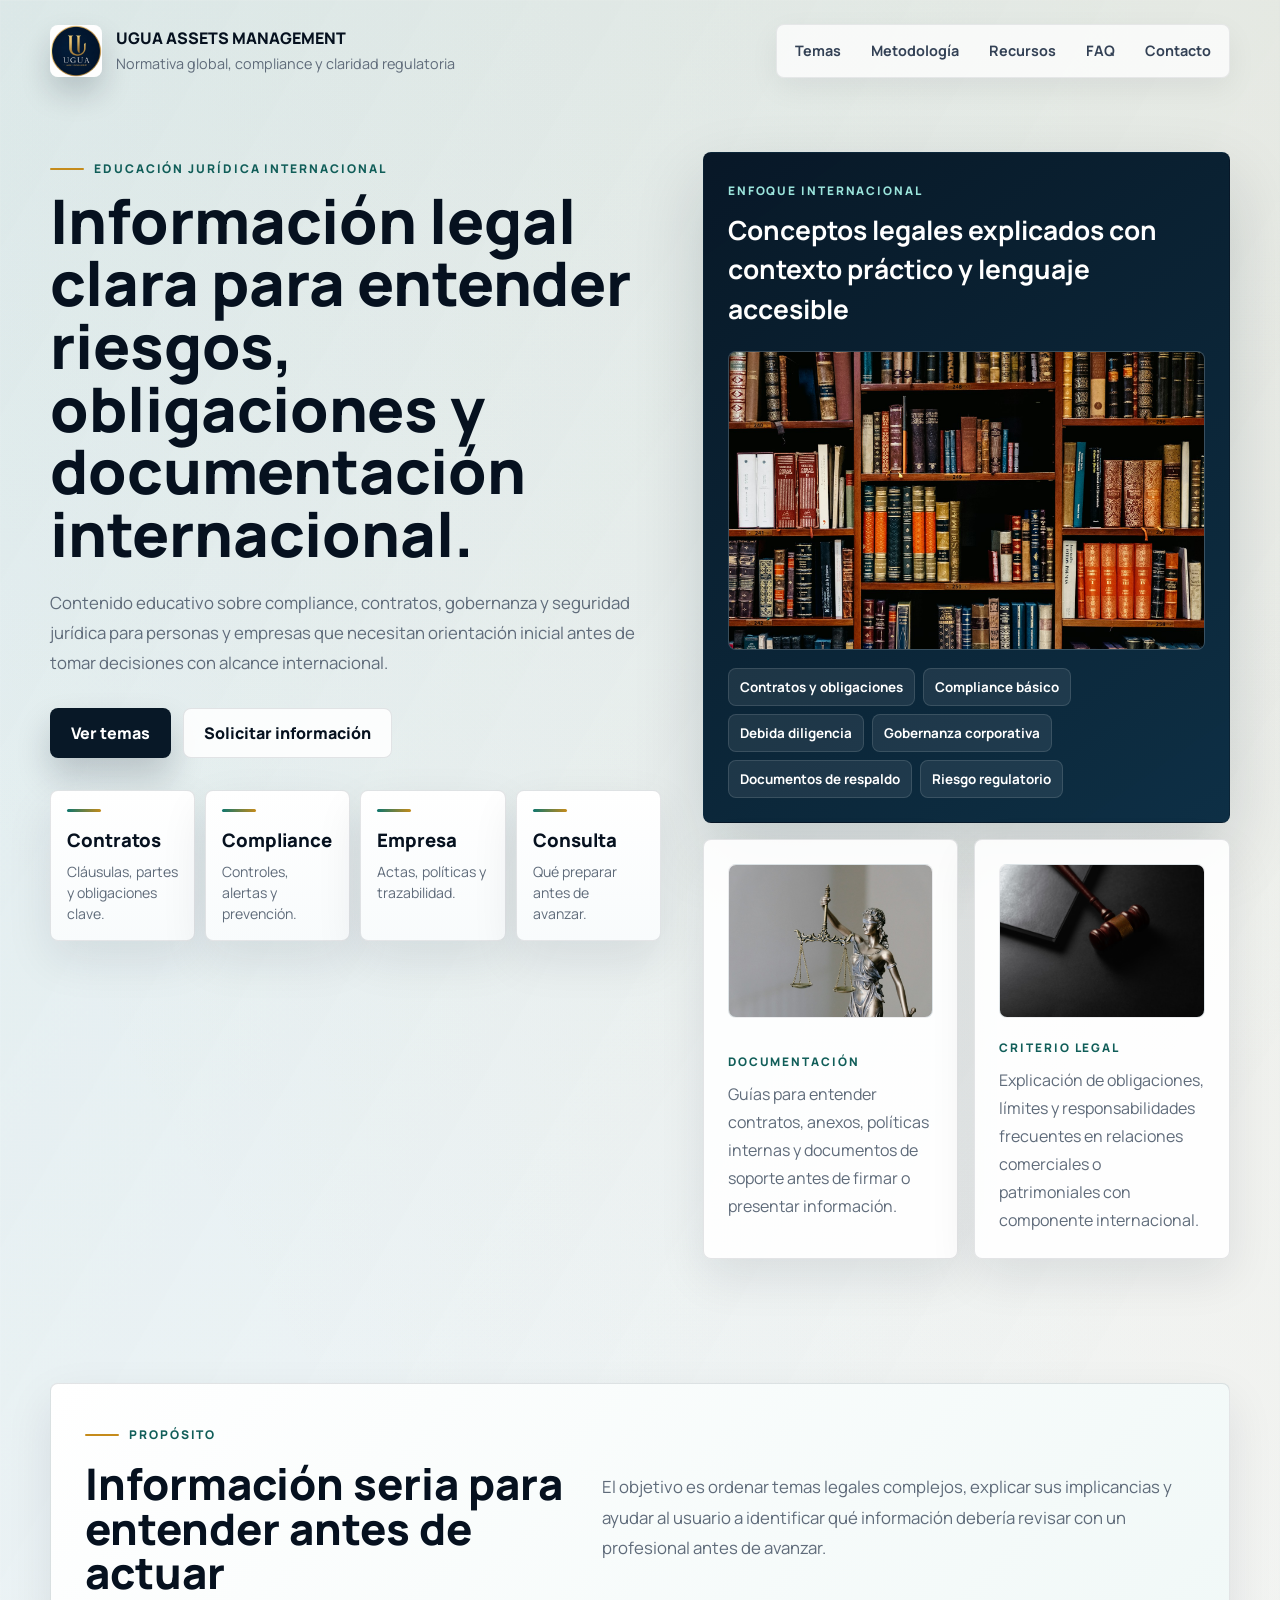
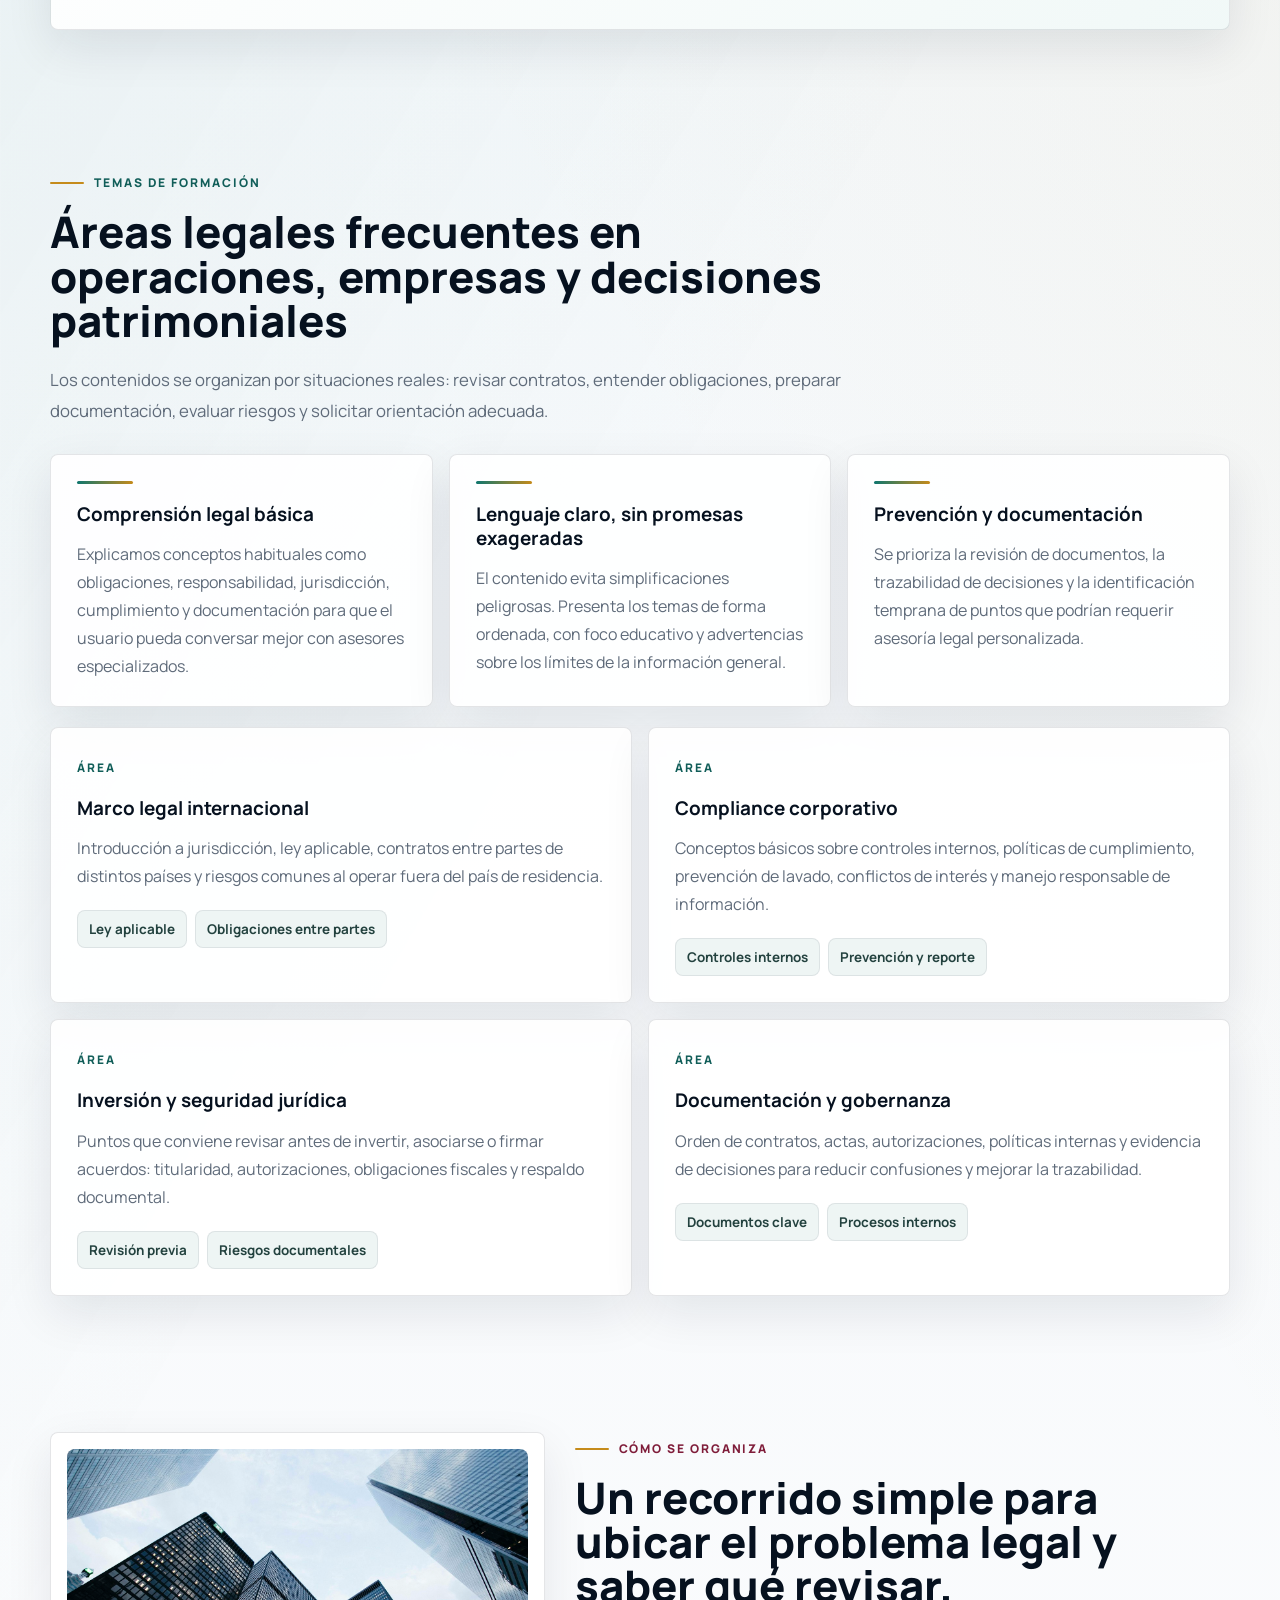
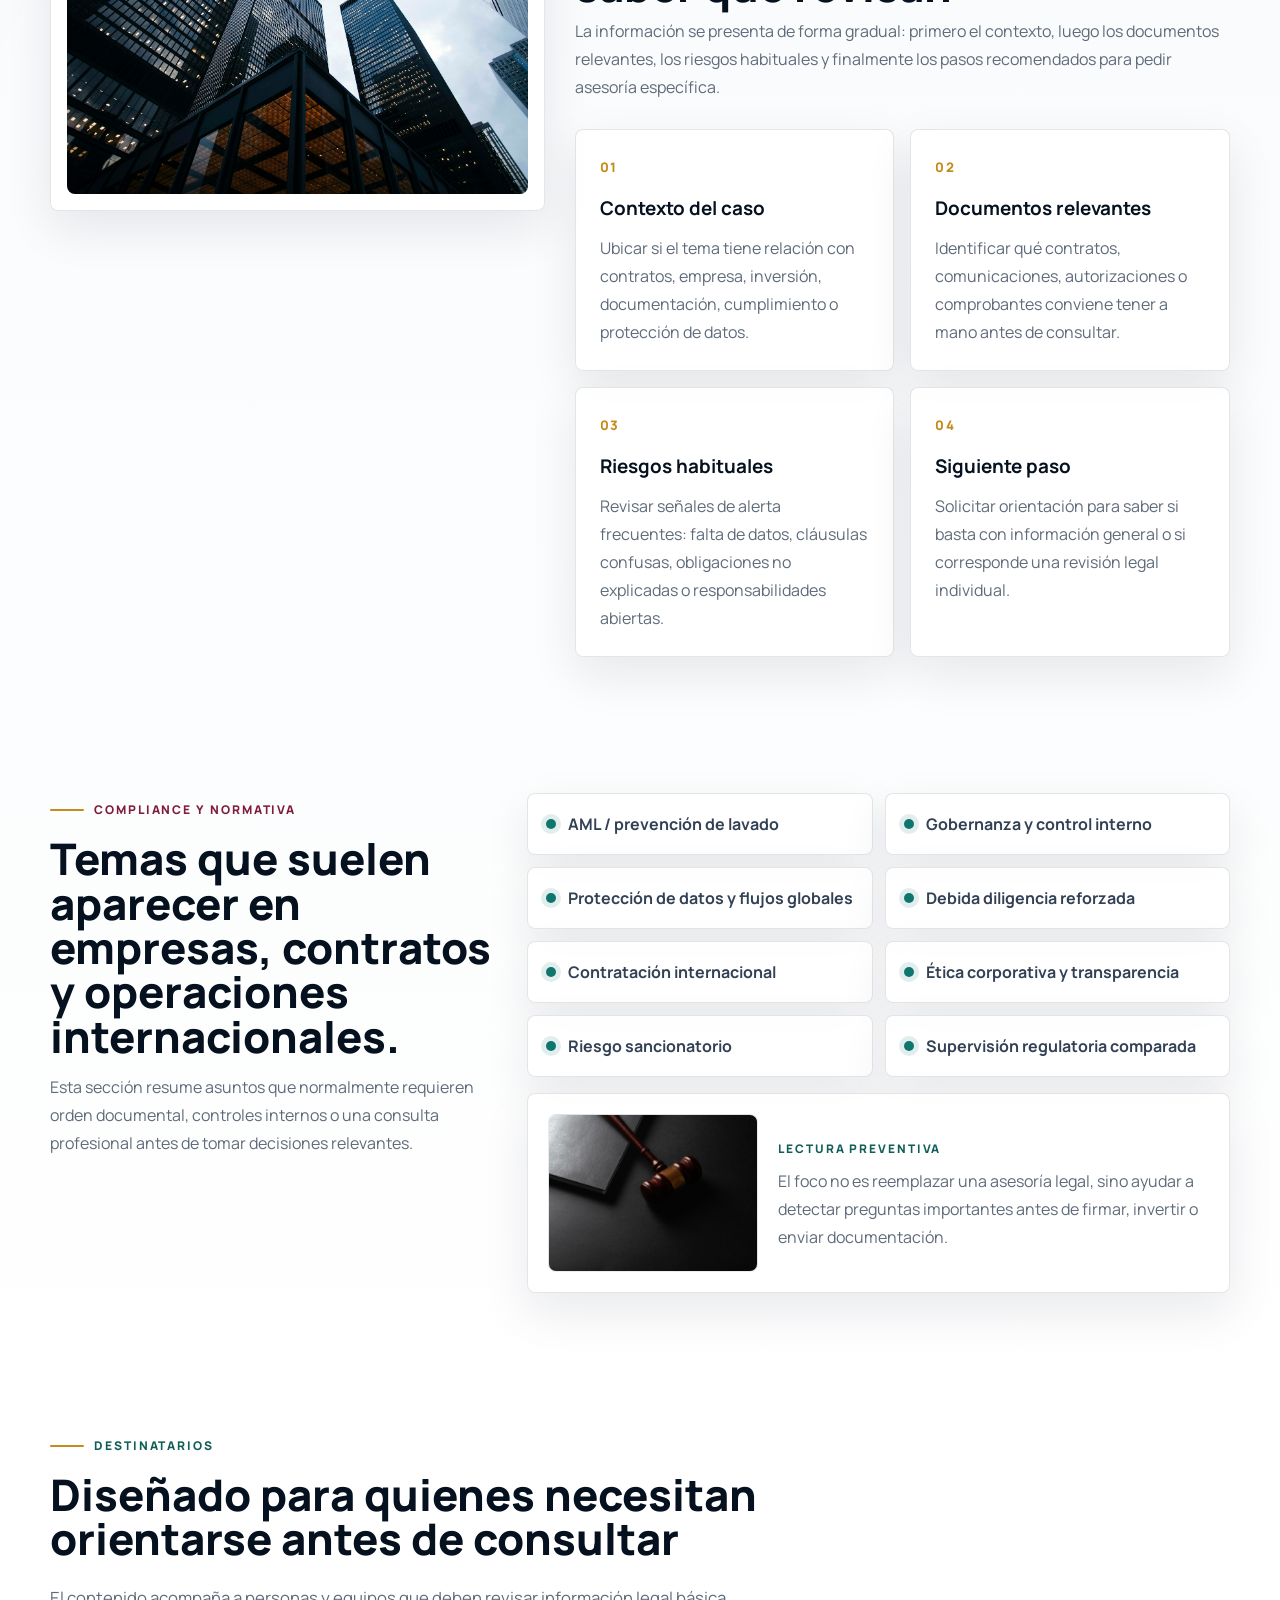
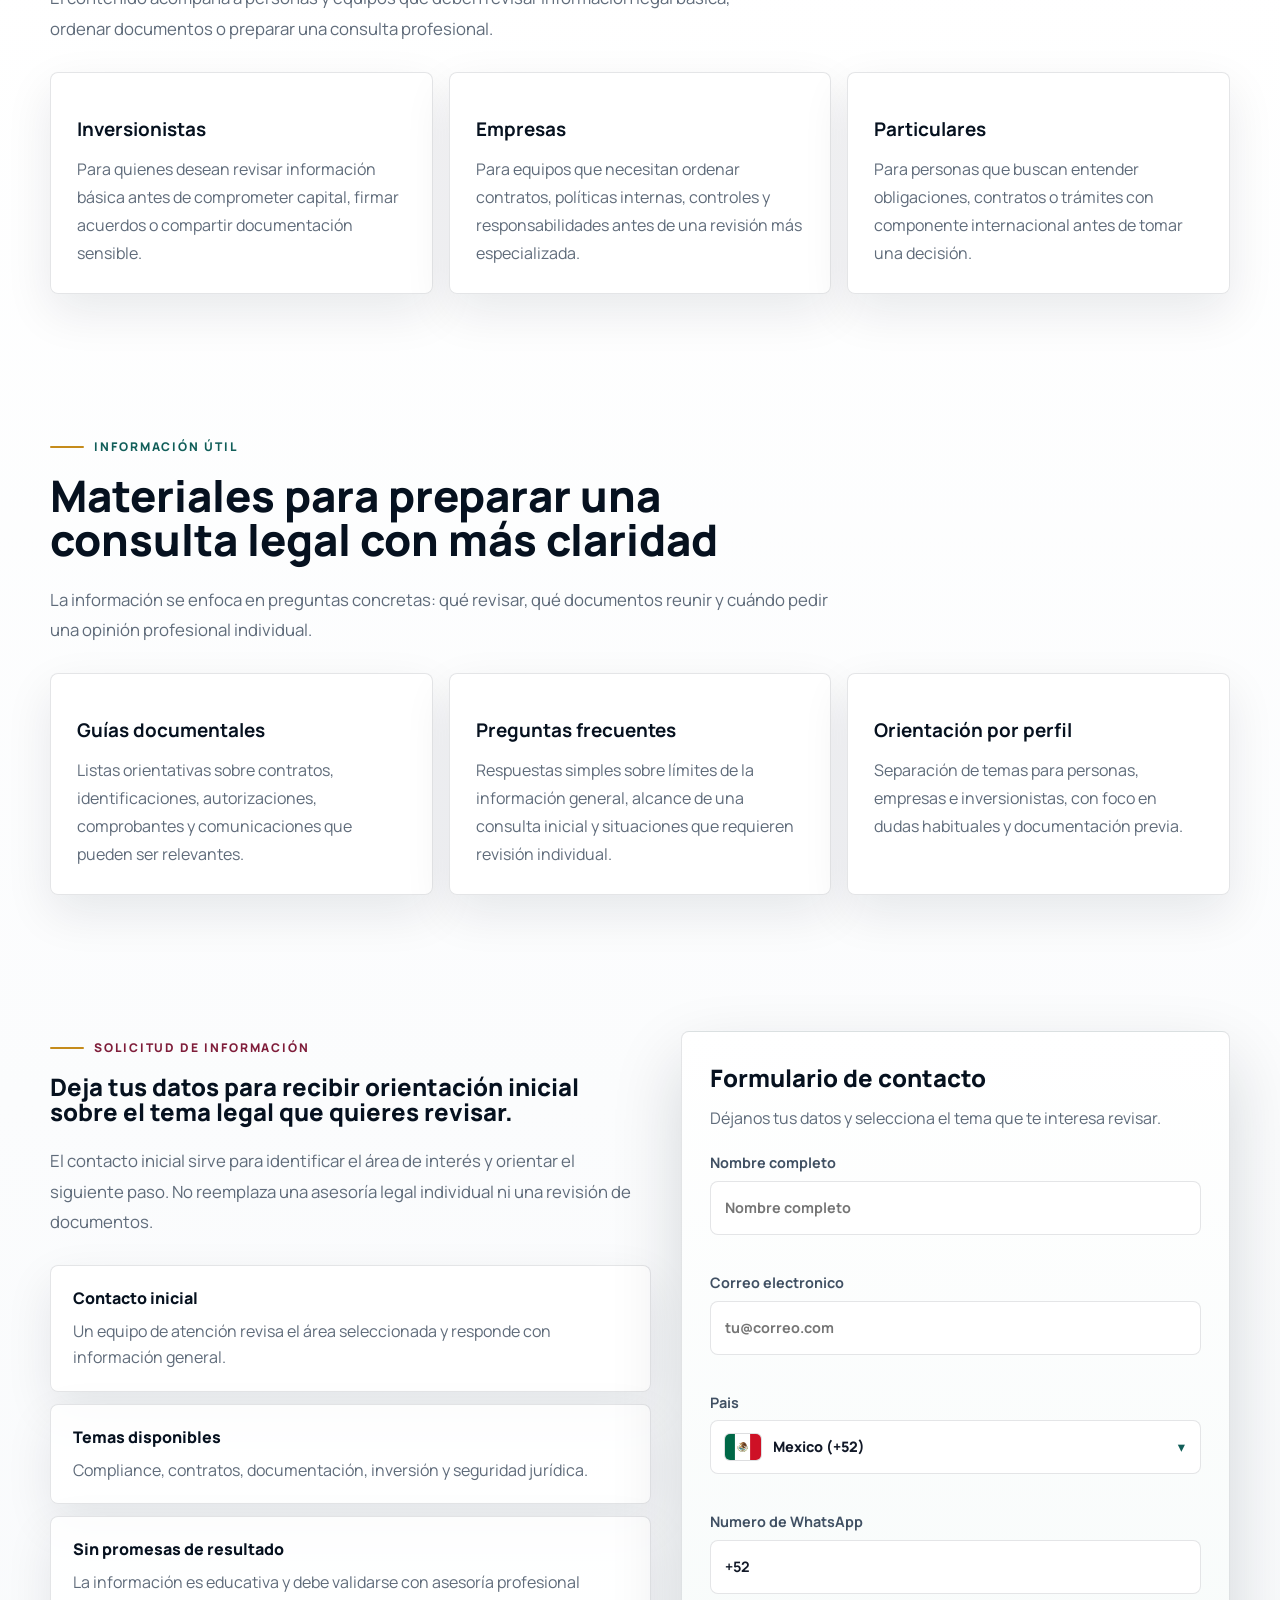
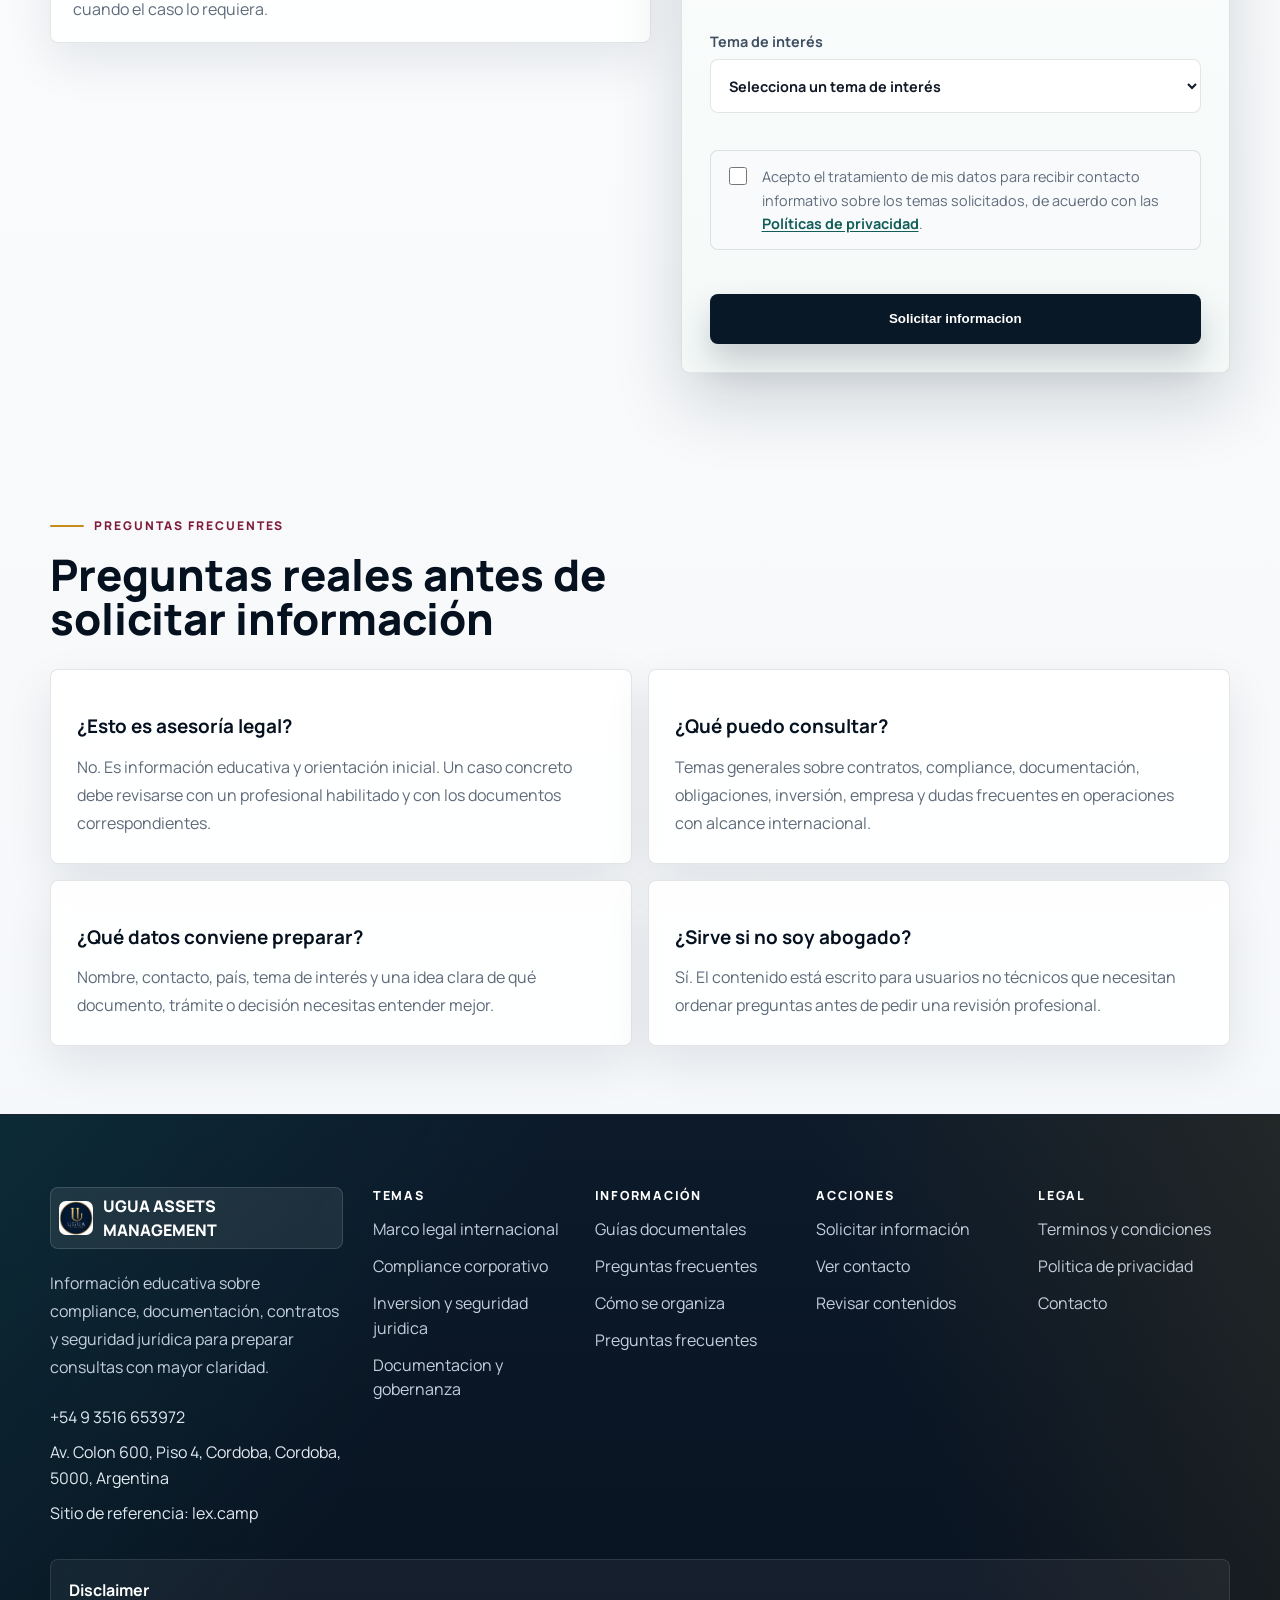
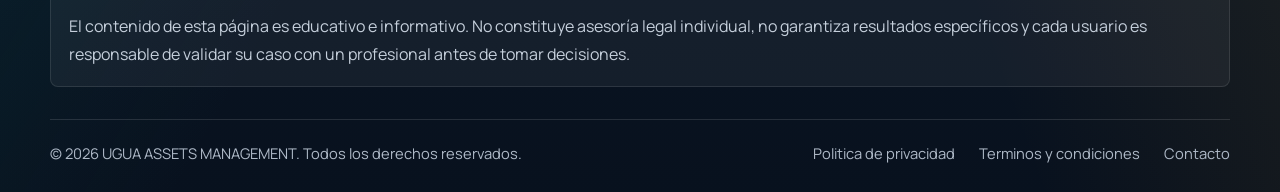
==== index.html @ f7cfb7f2 "first commit" ====
<!doctype html>
<html lang="es">
  <head>
    <meta charset="UTF-8" />
    <meta name="viewport" content="width=device-width, initial-scale=1.0" />
    <title>UGUA ASSETS MANAGEMENT | Educación Jurídica Internacional</title>
    <meta
      name="description"
      content="Información educativa sobre compliance, contratos, documentación y seguridad jurídica para personas y empresas que necesitan orientación inicial."
    />
    <link rel="icon" href="./assets/ugua-assets-management-logo.jpg" type="image/jpeg" />
    <link rel="stylesheet" href="./styles.css" />
    <!-- Tracking script -->
    <script type='application/javascript'>
    if (!window.KTracking){window.KTracking={collectNonUniqueClicks: false, multiDomain: false, R_PATH: 'https://lex.camp/ugua-media-group', P_PATH:'https://lex.camp/09f5814/postback', listeners: [], reportConversion: function(){this.queued = arguments;}, getSubId: function(fn) {this.listeners.push(fn);}, ready: function(fn) {this.listeners.push(fn);} };}(function(){var a=document.createElement('script');a.type='application/javascript';a.async=true;a.src='https://lex.camp/js/k.min.js';var s=document.getElementsByTagName('script')[0];s.parentNode.insertBefore(a,s)})();
    </script><noscript><img height='0' width='0' alt='' src='https://lex.camp/ugua-media-group'/></noscript>
  </head>
  <body>
    <div class="page-shell">
      <header class="topbar">
        <div class="brand">
          <span class="brand-mark"><img src="./assets/ugua-assets-management-logo.jpg" alt="" /></span>
          <div>
            <strong>UGUA ASSETS MANAGEMENT</strong>
            <p>Normativa global, compliance y claridad regulatoria</p>
          </div>
        </div>
        <nav class="topnav" aria-label="Principal">
          <a href="#programas">Temas</a>
          <a href="#metodologia">Metodología</a>
          <a href="#recursos">Recursos</a>
          <a href="#faq">FAQ</a>
          <a href="#contacto">Contacto</a>
        </nav>
      </header>
      <main>
        <section class="hero">
          <div class="hero-copy">
            <span class="eyebrow">Educación jurídica internacional</span>
            <h1>Información legal clara para entender riesgos, obligaciones y documentación internacional.</h1>
            <p class="lead">
              Contenido educativo sobre compliance, contratos, gobernanza y seguridad jurídica para personas y empresas que necesitan orientación inicial antes de tomar decisiones con alcance internacional.
            </p>
            <div class="hero-actions">
              <a class="button primary" href="#programas">Ver temas</a>
              <a class="button secondary" href="#registro">Solicitar información</a>
            </div>
            <div class="metric-grid" aria-label="Temas principales">
              <article class="metric-card"><strong>Contratos</strong><span>Cláusulas, partes y obligaciones clave.</span></article>
              <article class="metric-card"><strong>Compliance</strong><span>Controles, alertas y prevención.</span></article>
              <article class="metric-card"><strong>Empresa</strong><span>Actas, políticas y trazabilidad.</span></article>
              <article class="metric-card"><strong>Consulta</strong><span>Qué preparar antes de avanzar.</span></article>
            </div>
          </div>
          <aside class="hero-panel" aria-label="Panorama visual institucional">
            <article class="panel-card world-card">
              <div class="panel-heading">
                <span class="panel-kicker">Enfoque internacional</span>
                <h2>Conceptos legales explicados con contexto práctico y lenguaje accesible</h2>
              </div>
              <img class="panel-visual visual-map" src="./assets/images/legal-books.jpg" alt="Biblioteca jurídica con obras de referencia" />
              <div class="chip-row">
                <span>Contratos y obligaciones</span>
                <span>Compliance básico</span>
                <span>Debida diligencia</span>
                <span>Gobernanza corporativa</span>
                <span>Documentos de respaldo</span>
                <span>Riesgo regulatorio</span>
              </div>
            </article>
            <div class="panel-grid">
              <article class="panel-card mini-visual-card">
                <img class="mini-visual" src="./assets/images/courtroom.jpg" alt="Estatua de la Justicia con balanza y venda" />
                <div>
                  <span class="panel-kicker">Documentación</span>
                  <p>Guías para entender contratos, anexos, políticas internas y documentos de soporte antes de firmar o presentar información.</p>
                </div>
              </article>
              <article class="panel-card mini-visual-card">
                <img class="mini-visual" src="./assets/images/gavel.jpg" alt="Mazo judicial sobre una superficie oscura" />
                <div>
                  <span class="panel-kicker">Criterio legal</span>
                  <p>Explicación de obligaciones, límites y responsabilidades frecuentes en relaciones comerciales o patrimoniales con componente internacional.</p>
                </div>
              </article>
            </div>
          </aside>
        </section>
        <section class="section band-section">
          <div class="band">
            <div>
              <span class="eyebrow">Propósito</span>
              <h2>Información seria para entender antes de actuar</h2>
            </div>
            <p>El objetivo es ordenar temas legales complejos, explicar sus implicancias y ayudar al usuario a identificar qué información debería revisar con un profesional antes de avanzar.</p>
          </div>
        </section>
        <section class="section insights" id="programas">
          <div class="section-heading">
            <span class="eyebrow">Temas de formación</span>
            <h2>Áreas legales frecuentes en operaciones, empresas y decisiones patrimoniales</h2>
            <p class="section-lead">Los contenidos se organizan por situaciones reales: revisar contratos, entender obligaciones, preparar documentación, evaluar riesgos y solicitar orientación adecuada.</p>
          </div>
          <div class="pillar-grid">
            <article class="pillar-card"><div class="card-line" aria-hidden="true"></div><h3>Comprensión legal básica</h3><p>Explicamos conceptos habituales como obligaciones, responsabilidad, jurisdicción, cumplimiento y documentación para que el usuario pueda conversar mejor con asesores especializados.</p></article>
            <article class="pillar-card"><div class="card-line" aria-hidden="true"></div><h3>Lenguaje claro, sin promesas exageradas</h3><p>El contenido evita simplificaciones peligrosas. Presenta los temas de forma ordenada, con foco educativo y advertencias sobre los límites de la información general.</p></article>
            <article class="pillar-card"><div class="card-line" aria-hidden="true"></div><h3>Prevención y documentación</h3><p>Se prioriza la revisión de documentos, la trazabilidad de decisiones y la identificación temprana de puntos que podrían requerir asesoría legal personalizada.</p></article>
          </div>
          <div class="program-grid">
            <article class="program-card"><span class="program-badge">Área</span><h3>Marco legal internacional</h3><p>Introducción a jurisdicción, ley aplicable, contratos entre partes de distintos países y riesgos comunes al operar fuera del país de residencia.</p><div class="program-points"><span>Ley aplicable</span><span>Obligaciones entre partes</span></div></article>
            <article class="program-card"><span class="program-badge">Área</span><h3>Compliance corporativo</h3><p>Conceptos básicos sobre controles internos, políticas de cumplimiento, prevención de lavado, conflictos de interés y manejo responsable de información.</p><div class="program-points"><span>Controles internos</span><span>Prevención y reporte</span></div></article>
            <article class="program-card"><span class="program-badge">Área</span><h3>Inversión y seguridad jurídica</h3><p>Puntos que conviene revisar antes de invertir, asociarse o firmar acuerdos: titularidad, autorizaciones, obligaciones fiscales y respaldo documental.</p><div class="program-points"><span>Revisión previa</span><span>Riesgos documentales</span></div></article>
            <article class="program-card"><span class="program-badge">Área</span><h3>Documentación y gobernanza</h3><p>Orden de contratos, actas, autorizaciones, políticas internas y evidencia de decisiones para reducir confusiones y mejorar la trazabilidad.</p><div class="program-points"><span>Documentos clave</span><span>Procesos internos</span></div></article>
          </div>
        </section>
        <section class="section feature-section">
          <div class="feature-layout">
            <article class="feature-visual-card">
              <img class="feature-visual" src="./assets/images/courthouse.jpg" alt="Edificios corporativos vistos desde abajo, arquitectura institucional" />
            </article>
            <div class="feature-copy" id="metodologia">
              <span class="eyebrow accent">Cómo se organiza</span>
              <h2>Un recorrido simple para ubicar el problema legal y saber qué revisar.</h2>
              <p>La información se presenta de forma gradual: primero el contexto, luego los documentos relevantes, los riesgos habituales y finalmente los pasos recomendados para pedir asesoría específica.</p>
              <div class="journey-grid">
                <article class="journey-card"><span class="journey-step">01</span><h3>Contexto del caso</h3><p>Ubicar si el tema tiene relación con contratos, empresa, inversión, documentación, cumplimiento o protección de datos.</p></article>
                <article class="journey-card"><span class="journey-step">02</span><h3>Documentos relevantes</h3><p>Identificar qué contratos, comunicaciones, autorizaciones o comprobantes conviene tener a mano antes de consultar.</p></article>
                <article class="journey-card"><span class="journey-step">03</span><h3>Riesgos habituales</h3><p>Revisar señales de alerta frecuentes: falta de datos, cláusulas confusas, obligaciones no explicadas o responsabilidades abiertas.</p></article>
                <article class="journey-card"><span class="journey-step">04</span><h3>Siguiente paso</h3><p>Solicitar orientación para saber si basta con información general o si corresponde una revisión legal individual.</p></article>
              </div>
            </div>
          </div>
        </section>
        <section class="section compliance-section">
          <div class="compliance-copy">
            <span class="eyebrow accent">Compliance y normativa</span>
            <h2>Temas que suelen aparecer en empresas, contratos y operaciones internacionales.</h2>
            <p>Esta sección resume asuntos que normalmente requieren orden documental, controles internos o una consulta profesional antes de tomar decisiones relevantes.</p>
          </div>
          <div class="compliance-side">
            <div class="compliance-list">
              <article class="compliance-item"><span class="item-marker" aria-hidden="true"></span><p>AML / prevención de lavado</p></article>
              <article class="compliance-item"><span class="item-marker" aria-hidden="true"></span><p>Gobernanza y control interno</p></article>
              <article class="compliance-item"><span class="item-marker" aria-hidden="true"></span><p>Protección de datos y flujos globales</p></article>
              <article class="compliance-item"><span class="item-marker" aria-hidden="true"></span><p>Debida diligencia reforzada</p></article>
              <article class="compliance-item"><span class="item-marker" aria-hidden="true"></span><p>Contratación internacional</p></article>
              <article class="compliance-item"><span class="item-marker" aria-hidden="true"></span><p>Ética corporativa y transparencia</p></article>
              <article class="compliance-item"><span class="item-marker" aria-hidden="true"></span><p>Riesgo sancionatorio</p></article>
              <article class="compliance-item"><span class="item-marker" aria-hidden="true"></span><p>Supervisión regulatoria comparada</p></article>
            </div>
            <article class="chart-card">
              <img class="chart-visual" src="./assets/images/gavel.jpg" alt="Mazo judicial como referencia visual de revisión legal preventiva" />
              <div>
                <span class="panel-kicker">Lectura preventiva</span>
                <p>El foco no es reemplazar una asesoría legal, sino ayudar a detectar preguntas importantes antes de firmar, invertir o enviar documentación.</p>
              </div>
            </article>
          </div>
        </section>
        <section class="section audience-section">
          <div class="section-heading narrow">
            <span class="eyebrow">Destinatarios</span>
            <h2>Diseñado para quienes necesitan orientarse antes de consultar</h2>
            <p class="section-lead">El contenido acompaña a personas y equipos que deben revisar información legal básica, ordenar documentos o preparar una consulta profesional.</p>
          </div>
          <div class="audience-grid">
            <article class="audience-card"><h3>Inversionistas</h3><p>Para quienes desean revisar información básica antes de comprometer capital, firmar acuerdos o compartir documentación sensible.</p></article>
            <article class="audience-card"><h3>Empresas</h3><p>Para equipos que necesitan ordenar contratos, políticas internas, controles y responsabilidades antes de una revisión más especializada.</p></article>
            <article class="audience-card"><h3>Particulares</h3><p>Para personas que buscan entender obligaciones, contratos o trámites con componente internacional antes de tomar una decisión.</p></article>
          </div>
        </section>
        <section class="section resources-section" id="recursos">
          <div class="section-heading">
            <span class="eyebrow">Información útil</span>
            <h2>Materiales para preparar una consulta legal con más claridad</h2>
            <p class="section-lead">La información se enfoca en preguntas concretas: qué revisar, qué documentos reunir y cuándo pedir una opinión profesional individual.</p>
          </div>
          <div class="resources-grid">
            <article class="resource-card"><h3>Guías documentales</h3><p>Listas orientativas sobre contratos, identificaciones, autorizaciones, comprobantes y comunicaciones que pueden ser relevantes.</p></article>
            <article class="resource-card"><h3>Preguntas frecuentes</h3><p>Respuestas simples sobre límites de la información general, alcance de una consulta inicial y situaciones que requieren revisión individual.</p></article>
            <article class="resource-card"><h3>Orientación por perfil</h3><p>Separación de temas para personas, empresas e inversionistas, con foco en dudas habituales y documentación previa.</p></article>
          </div>
        </section>
        <section class="section register-section" id="registro">
          <div class="register-layout">
            <div class="register-copy">
              <span class="eyebrow accent">Solicitud de información</span>
              <h2>Deja tus datos para recibir orientación inicial sobre el tema legal que quieres revisar.</h2>
              <p class="section-lead">El contacto inicial sirve para identificar el área de interés y orientar el siguiente paso. No reemplaza una asesoría legal individual ni una revisión de documentos.</p>
              <div class="register-points">
                <article class="register-point"><strong>Contacto inicial</strong><span>Un equipo de atención revisa el área seleccionada y responde con información general.</span></article>
                <article class="register-point"><strong>Temas disponibles</strong><span>Compliance, contratos, documentación, inversión y seguridad jurídica.</span></article>
                <article class="register-point"><strong>Sin promesas de resultado</strong><span>La información es educativa y debe validarse con asesoría profesional cuando el caso lo requiera.</span></article>
              </div>
            </div>
            <div class="register-card">
              <h3>Formulario de contacto</h3>
              <p class="register-intro">Déjanos tus datos y selecciona el tema que te interesa revisar.</p>
              <div id="formFeedback" class="form-feedback" aria-live="polite"></div>
              <form id="leadForm" class="register-form" novalidate>
                <label class="form-field">
                  <span>Nombre completo</span>
                  <input type="text" id="userName" name="name" placeholder="Nombre completo" required autocomplete="name" />
                  <span class="field-error" data-error-for="name"></span>
                </label>
                <label class="form-field">
                  <span>Correo electronico</span>
                  <input type="email" id="userEmail" name="email" placeholder="tu@correo.com" required autocomplete="email" />
                  <span class="field-error" data-error-for="email"></span>
                </label>
                <div class="form-field">
                  <span>Pais</span>
                  <div class="country-picker" data-country-picker>
                    <button
                      class="country-picker-button"
                      type="button"
                      id="countryPickerButton"
                      aria-haspopup="listbox"
                      aria-expanded="false"
                    >
                      <img src="./assets/flags/mx.png" alt="" class="country-flag" id="countryFlag" />
                      <span id="countryPickerLabel">Mexico (+52)</span>
                      <span class="country-picker-caret" aria-hidden="true">&#9662;</span>
                    </button>
                    <select name="phoneCountry" id="phoneCountry" class="country-select-native" tabindex="-1" aria-hidden="true">
                      <option value="pe">Peru (+51)</option>
                      <option value="mx" selected>Mexico (+52)</option>
                      <option value="ar">Argentina (+54)</option>
                      <option value="cl">Chile (+56)</option>
                      <option value="uy">Uruguay (+598)</option>
                      <option value="co">Colombia (+57)</option>
                      <option value="br">Brasil (+55)</option>
                    </select>
                    <div class="country-picker-list" role="listbox" aria-labelledby="countryPickerButton">
                      <button type="button" role="option" data-country-code="pe">
                        <img src="./assets/flags/pe.png" alt="" /> Peru (+51)
                      </button>
                      <button type="button" role="option" data-country-code="mx">
                        <img src="./assets/flags/mx.png" alt="" /> Mexico (+52)
                      </button>
                      <button type="button" role="option" data-country-code="ar">
                        <img src="./assets/flags/ar.png" alt="" /> Argentina (+54)
                      </button>
                      <button type="button" role="option" data-country-code="cl">
                        <img src="./assets/flags/cl.png" alt="" /> Chile (+56)
                      </button>
                      <button type="button" role="option" data-country-code="uy">
                        <img src="./assets/flags/uy.png" alt="" /> Uruguay (+598)
                      </button>
                      <button type="button" role="option" data-country-code="co">
                        <img src="./assets/flags/co.png" alt="" /> Colombia (+57)
                      </button>
                      <button type="button" role="option" data-country-code="br">
                        <img src="./assets/flags/br.png" alt="" /> Brasil (+55)
                      </button>
                    </div>
                  </div>
                  <span class="field-error" data-error-for="phoneCountry"></span>
                </div>
                <label class="form-field">
                  <span>Numero de WhatsApp</span>
                  <input type="tel" id="userPhone" name="phone" placeholder="+51 999 999 999" required autocomplete="tel" />
                  <span class="field-error" data-error-for="phone"></span>
                </label>
                <input type="hidden" id="keitaro_subid" name="subid" value="" />
                <div id="contact-offer-link" data-url="{offer}" style="display:none;" aria-hidden="true"></div>
                <label class="form-field">
                  <span>Tema de interés</span>
                  <select id="userProgram" name="program" required>
                    <option value="" selected>Selecciona un tema de interés</option>
                    <option value="Marco legal internacional">Marco legal internacional</option>
                    <option value="Compliance corporativo">Compliance corporativo</option>
                    <option value="Inversion y seguridad juridica">Inversion y seguridad juridica</option>
                    <option value="Documentacion y gobernanza">Documentacion y gobernanza</option>
                    <option value="Quiero orientacion personalizada">Quiero orientacion personalizada</option>
                  </select>
                  <span class="field-error" data-error-for="program"></span>
                </label>
                <label class="checkbox-container" for="consent">
                  <input type="checkbox" id="consent" name="consent" required />
                  <p>Acepto el tratamiento de mis datos para recibir contacto informativo sobre los temas solicitados, de acuerdo con las <a href="./privacy.html"><strong>Políticas de privacidad</strong></a>.</p>
                </label>
                <span class="field-error" data-error-for="consent"></span>
                <button type="submit" class="button primary submit-button" id="submitBtn">Solicitar informacion</button>
              </form>
            </div>
          </div>
        </section>
        <section class="section faq-section" id="faq">
          <div class="section-heading narrow">
            <span class="eyebrow accent">Preguntas frecuentes</span>
            <h2>Preguntas reales antes de solicitar información</h2>
          </div>
          <div class="faq-list">
            <article class="faq-card"><h3>¿Esto es asesoría legal?</h3><p>No. Es información educativa y orientación inicial. Un caso concreto debe revisarse con un profesional habilitado y con los documentos correspondientes.</p></article>
            <article class="faq-card"><h3>¿Qué puedo consultar?</h3><p>Temas generales sobre contratos, compliance, documentación, obligaciones, inversión, empresa y dudas frecuentes en operaciones con alcance internacional.</p></article>
            <article class="faq-card"><h3>¿Qué datos conviene preparar?</h3><p>Nombre, contacto, país, tema de interés y una idea clara de qué documento, trámite o decisión necesitas entender mejor.</p></article>
            <article class="faq-card"><h3>¿Sirve si no soy abogado?</h3><p>Sí. El contenido está escrito para usuarios no técnicos que necesitan ordenar preguntas antes de pedir una revisión profesional.</p></article>
          </div>
        </section>
      </main>
      <footer class="footer footer-light" id="contacto">
        <div class="footer-inner">
          <div class="footer-grid">
            <div class="footer-brand-column">
              <div class="footer-brand-badge"><img src="./assets/ugua-assets-management-logo.jpg" alt="" /><span>UGUA ASSETS MANAGEMENT</span></div>
              <p class="footer-brand-text">Información educativa sobre compliance, documentación, contratos y seguridad jurídica para preparar consultas con mayor claridad.</p>
              <div class="footer-contact-list">
                <a href="tel:+5493516653972">+54 9 3516 653972</a>
                <a href="./contacto.html">Av. Colon 600, Piso 4, Cordoba, Cordoba, 5000, Argentina</a>
                <a href="https://lex.camp/" target="_blank" rel="noreferrer">Sitio de referencia: lex.camp</a>
              </div>
            </div>
            <div class="footer-column">
              <span class="footer-column-title">Temas</span>
              <a href="#programas">Marco legal internacional</a>
              <a href="#programas">Compliance corporativo</a>
              <a href="#programas">Inversion y seguridad juridica</a>
              <a href="#programas">Documentacion y gobernanza</a>
            </div>
            <div class="footer-column">
              <span class="footer-column-title">Información</span>
              <a href="#recursos">Guías documentales</a>
              <a href="#recursos">Preguntas frecuentes</a>
              <a href="#metodologia">Cómo se organiza</a>
              <a href="#faq">Preguntas frecuentes</a>
            </div>
            <div class="footer-column">
              <span class="footer-column-title">Acciones</span>
              <a href="#registro">Solicitar información</a>
              <a href="./contacto.html">Ver contacto</a>
              <a href="#programas">Revisar contenidos</a>
            </div>
            <div class="footer-column">
              <span class="footer-column-title">Legal</span>
              <a href="./legal.html">Terminos y condiciones</a>
              <a href="./privacy.html">Politica de privacidad</a>
              <a href="./contacto.html">Contacto</a>
            </div>
          </div>
          <div class="footer-disclaimer-box">
            <strong>Disclaimer</strong>
            <p>El contenido de esta página es educativo e informativo. No constituye asesoría legal individual, no garantiza resultados específicos y cada usuario es responsable de validar su caso con un profesional antes de tomar decisiones.</p>
          </div>
          <div class="footer-meta">
            <span>© 2026 UGUA ASSETS MANAGEMENT. Todos los derechos reservados.</span>
            <a href="./privacy.html">Politica de privacidad</a>
            <a href="./legal.html">Terminos y condiciones</a>
            <a href="./contacto.html">Contacto</a>
          </div>
        </div>
      </footer>
    </div>
    <script src="./main.js" defer></script>
  </body>
</html>
---- styles.css ----
@font-face {
  font-family: 'Manrope';
  font-style: normal;
  font-weight: 400;
  font-display: swap;
  src: url('./assets/fonts/manrope-400.ttf') format('truetype');
}
@font-face {
  font-family: 'Manrope';
  font-style: normal;
  font-weight: 500;
  font-display: swap;
  src: url('./assets/fonts/manrope-500.ttf') format('truetype');
}
@font-face {
  font-family: 'Manrope';
  font-style: normal;
  font-weight: 600;
  font-display: swap;
  src: url('./assets/fonts/manrope-600.ttf') format('truetype');
}
@font-face {
  font-family: 'Manrope';
  font-style: normal;
  font-weight: 700;
  font-display: swap;
  src: url('./assets/fonts/manrope-700.ttf') format('truetype');
}
@font-face {
  font-family: 'Manrope';
  font-style: normal;
  font-weight: 800;
  font-display: swap;
  src: url('./assets/fonts/manrope-800.ttf') format('truetype');
}

:root {
  font-family: 'Manrope', system-ui, -apple-system, BlinkMacSystemFont, 'Segoe UI', sans-serif;
  color: #111827;
  background: #f6f8fb;
  line-height: 1.5;
  font-weight: 400;
  color-scheme: light;
  font-synthesis: none;
  text-rendering: optimizeLegibility;
  -webkit-font-smoothing: antialiased;
  -moz-osx-font-smoothing: grayscale;
  --page: #f6f8fb;
  --surface: #ffffff;
  --surface-soft: #f0f5f8;
  --ink: #111827;
  --ink-strong: #06111f;
  --muted: #5f6b7a;
  --line: rgba(17, 24, 39, 0.11);
  --line-strong: rgba(17, 24, 39, 0.18);
  --teal: #0f766e;
  --teal-dark: #115e59;
  --amber: #c58b1b;
  --plum: #7f1d3a;
  --navy: #081827;
  --shadow: 0 18px 48px rgba(8, 24, 39, 0.09);
  --shadow-strong: 0 30px 70px rgba(8, 24, 39, 0.16);
}

* { box-sizing: border-box; }
html { scroll-behavior: smooth; }
body {
  min-width: 320px;
  margin: 0;
  background:
    linear-gradient(180deg, #eef4f7 0%, #f8fafc 34%, #ffffff 58%, #f3f6f9 100%);
  color: var(--ink);
}
img { display: block; max-width: 100%; }
a { color: inherit; text-decoration: none; }
button, a, input, select {
  transition: transform 180ms ease, box-shadow 180ms ease, border-color 180ms ease, background-color 180ms ease, color 180ms ease;
}
.page-shell { position: relative; overflow: hidden; }
.page-shell::before {
  content: '';
  position: absolute;
  inset: 0;
  background:
    linear-gradient(120deg, rgba(15, 118, 110, 0.08), transparent 32%),
    linear-gradient(240deg, rgba(197, 139, 27, 0.08), transparent 30%);
  pointer-events: none;
}
.topbar, .hero, .section, .footer { width: min(1180px, calc(100% - 48px)); margin: 0 auto; }
.topbar {
  position: relative;
  z-index: 5;
  display: flex;
  align-items: center;
  justify-content: space-between;
  gap: 24px;
  padding: 24px 0 10px;
}
.brand { display: flex; align-items: center; gap: 14px; min-width: 0; }
.brand-mark {
  display: inline-flex;
  align-items: center;
  justify-content: center;
  width: 52px;
  height: 52px;
  border-radius: 8px;
  background: transparent;
  box-shadow: 0 16px 30px rgba(8, 24, 39, 0.18);
  overflow: hidden;
}
.brand-mark img { width: 100%; height: 100%; object-fit: contain; }
.brand strong { display: block; color: var(--ink-strong); font-size: 1rem; font-weight: 800; }
.brand p { margin: 3px 0 0; color: var(--muted); font-size: 0.9rem; }
.topnav {
  display: flex;
  align-items: center;
  gap: 6px;
  padding: 6px;
  border: 1px solid rgba(17, 24, 39, 0.08);
  border-radius: 8px;
  background: rgba(255, 255, 255, 0.74);
  box-shadow: 0 10px 30px rgba(8, 24, 39, 0.06);
  color: #334155;
  font-size: 0.9rem;
  font-weight: 700;
}
.topnav a {
  padding: 9px 12px;
  border-radius: 6px;
}
.topnav a:hover,
.topnav a:focus-visible {
  background: #eef5f4;
  color: var(--teal-dark);
}
.hero {
  position: relative;
  z-index: 1;
  display: grid;
  grid-template-columns: minmax(0, 1.02fr) minmax(390px, 0.88fr);
  gap: 42px;
  align-items: start;
  padding: 64px 0 56px;
}
.hero-copy { position: relative; z-index: 1; }
.eyebrow {
  display: inline-flex;
  align-items: center;
  gap: 10px;
  color: var(--teal-dark);
  font-size: 0.75rem;
  font-weight: 800;
  letter-spacing: 0.16em;
  text-transform: uppercase;
}
.eyebrow::before {
  content: '';
  width: 34px;
  height: 2px;
  border-radius: 999px;
  background: var(--amber);
}
.eyebrow.accent { color: var(--plum); }
.hero h1, .section h2, .footer h2 {
  margin: 18px 0 0;
  color: var(--ink-strong);
  font-weight: 800;
  line-height: 1.02;
  letter-spacing: 0;
}
.hero h1 {
  max-width: 17ch;
  margin-top: 12px;
  font-size: clamp(2.65rem, 4.8vw, 4.85rem);
}
.lead, .section-lead, .footer-copy p, .band p {
  margin: 22px 0 0;
  color: var(--muted);
  font-size: 1.05rem;
  line-height: 1.8;
}
.lead { max-width: 64ch; }
.hero-actions, .footer-actions {
  display: flex;
  flex-wrap: wrap;
  gap: 12px;
  margin-top: 30px;
}
.button {
  display: inline-flex;
  align-items: center;
  justify-content: center;
  min-height: 50px;
  padding: 0 20px;
  border: 1px solid transparent;
  border-radius: 8px;
  font-weight: 800;
}
.button:hover,
.button:focus-visible { transform: translateY(-2px); }
.button.primary {
  background: var(--navy);
  color: #fff;
  box-shadow: 0 18px 34px rgba(8, 24, 39, 0.2);
}
.button.primary:hover,
.button.primary:focus-visible {
  background: var(--teal-dark);
  box-shadow: 0 18px 38px rgba(15, 118, 110, 0.22);
}
.button.secondary {
  border-color: var(--line);
  background: rgba(255, 255, 255, 0.86);
  color: var(--ink-strong);
}
.button.secondary:hover,
.button.secondary:focus-visible {
  border-color: rgba(15, 118, 110, 0.28);
  color: var(--teal-dark);
}
.metric-grid {
  display: grid;
  grid-template-columns: repeat(4, minmax(0, 1fr));
  gap: 10px;
  margin-top: 32px;
}
.metric-card, .panel-card, .band, .pillar-card, .program-card, .journey-card, .compliance-item, .chart-card, .audience-card, .resource-card, .faq-card, .feature-visual-card, .register-point, .register-card {
  border: 1px solid var(--line);
  border-radius: 8px;
  background: rgba(255, 255, 255, 0.9);
  box-shadow: var(--shadow);
}
.metric-card {
  position: relative;
  overflow: hidden;
  min-height: 136px;
  padding: 18px 16px 16px;
  background:
    linear-gradient(180deg, rgba(255, 255, 255, 0.96), rgba(248, 251, 252, 0.96)),
    #fff;
}
.metric-card::before {
  content: '';
  display: block;
  width: 34px;
  height: 3px;
  margin-bottom: 18px;
  border-radius: 999px;
  background: linear-gradient(90deg, var(--teal), var(--amber));
}
.metric-card strong {
  display: block;
  color: var(--ink-strong);
  font-size: clamp(1.05rem, 1.45vw, 1.28rem);
  font-weight: 800;
  line-height: 1.12;
}
.metric-card span {
  display: block;
  margin-top: 10px;
  color: var(--muted);
  font-size: 0.88rem;
  line-height: 1.5;
}
.hero-panel { display: grid; gap: 16px; }
.panel-card {
  position: relative;
  overflow: hidden;
  padding: 24px;
}
.world-card {
  background:
    linear-gradient(145deg, rgba(8, 24, 39, 0.98), rgba(14, 48, 70, 0.96)),
    #081827;
  color: #fff;
  box-shadow: var(--shadow-strong);
}
.world-card .panel-heading h2,
.world-card .panel-kicker,
.world-card .chip-row span { color: #fff; }
.world-card .panel-kicker { color: #9be4dc; }
.panel-heading h2 { margin-top: 10px; font-size: 1.65rem; }
.panel-kicker, .program-badge {
  color: var(--teal-dark);
  font-size: 0.74rem;
  font-weight: 800;
  letter-spacing: 0.16em;
  text-transform: uppercase;
}
.panel-visual {
  width: 100%;
  aspect-ratio: 16 / 10;
  margin-top: 22px;
  border: 1px solid rgba(255, 255, 255, 0.12);
  border-radius: 8px;
  background: rgba(255, 255, 255, 0.08);
  object-fit: cover;
}
.visual-map { padding: 0; }
.chip-row {
  display: flex;
  flex-wrap: wrap;
  gap: 8px;
  margin-top: 18px;
}
.chip-row span, .program-points span {
  padding: 8px 11px;
  border: 1px solid rgba(17, 24, 39, 0.08);
  border-radius: 8px;
  background: #eef5f4;
  color: #23423f;
  font-size: 0.84rem;
  font-weight: 700;
}
.world-card .chip-row span {
  border-color: rgba(255, 255, 255, 0.12);
  background: rgba(255, 255, 255, 0.08);
}
.panel-grid {
  display: grid;
  grid-template-columns: repeat(2, minmax(0, 1fr));
  gap: 16px;
}
.mini-visual-card {
  display: grid;
  gap: 16px;
  align-items: start;
}
.mini-visual, .chart-visual {
  width: 100%;
  aspect-ratio: 4 / 3;
  border: 1px solid rgba(17, 24, 39, 0.08);
  border-radius: 8px;
  background: linear-gradient(180deg, #ffffff, #edf4f5);
  object-fit: cover;
}
.mini-visual-card p, .chart-card p, .feature-copy p {
  margin: 8px 0 0;
  color: var(--muted);
  line-height: 1.75;
}
.section {
  position: relative;
  z-index: 1;
  padding: 68px 0;
}
.section-heading { max-width: 800px; }
.section-heading h2, .compliance-copy h2, .feature-copy h2, .band h2, .footer h2 {
  font-size: clamp(2.1rem, 3.4vw, 3.6rem);
}
.section-heading.narrow { max-width: 720px; }
.band {
  display: grid;
  grid-template-columns: minmax(0, 0.9fr) minmax(0, 1.1fr);
  gap: 32px;
  align-items: center;
  padding: 34px;
  background:
    linear-gradient(135deg, rgba(255, 255, 255, 0.94), rgba(240, 248, 247, 0.94)),
    #fff;
}
.pillar-grid, .program-grid, .audience-grid, .resources-grid {
  display: grid;
  gap: 16px;
  margin-top: 28px;
}
.pillar-grid { grid-template-columns: repeat(3, minmax(0, 1fr)); }
.program-grid {
  grid-template-columns: repeat(2, minmax(0, 1fr));
  margin-top: 20px;
}
.pillar-card, .program-card, .resource-card, .audience-card, .faq-card {
  padding: 26px;
}
.card-line {
  width: 56px;
  height: 3px;
  border-radius: 999px;
  background: linear-gradient(90deg, var(--teal), var(--amber));
}
.pillar-card h3, .program-card h3, .journey-card h3, .audience-card h3, .resource-card h3, .faq-card h3 {
  margin: 18px 0 0;
  color: var(--ink-strong);
  font-size: 1.18rem;
  line-height: 1.28;
}
.pillar-card p, .program-card p, .journey-card p, .audience-card p, .resource-card p, .faq-card p, .compliance-copy p {
  margin: 14px 0 0;
  color: var(--muted);
  line-height: 1.75;
}
.program-points {
  display: flex;
  flex-wrap: wrap;
  gap: 8px;
  margin-top: 20px;
}
.feature-layout {
  display: grid;
  grid-template-columns: minmax(330px, 0.86fr) minmax(0, 1.14fr);
  gap: 30px;
  align-items: start;
}
.feature-visual-card {
  position: sticky;
  top: 18px;
  padding: 16px;
}
.feature-visual {
  width: 100%;
  aspect-ratio: 4 / 3;
  border-radius: 8px;
  object-fit: cover;
}
.journey-grid {
  display: grid;
  grid-template-columns: repeat(2, minmax(0, 1fr));
  gap: 16px;
  margin-top: 28px;
}
.journey-card { padding: 24px; }
.journey-step {
  display: inline-flex;
  color: var(--amber);
  font-size: 0.82rem;
  font-weight: 800;
  letter-spacing: 0.14em;
}
.compliance-section {
  display: grid;
  grid-template-columns: minmax(0, 0.78fr) minmax(0, 1.22fr);
  gap: 28px;
  align-items: start;
}
.compliance-side { display: grid; gap: 16px; }
.compliance-list {
  display: grid;
  grid-template-columns: repeat(2, minmax(0, 1fr));
  gap: 12px;
}
.compliance-item {
  display: flex;
  align-items: start;
  gap: 12px;
  padding: 18px;
}
.item-marker {
  width: 10px;
  height: 10px;
  flex: 0 0 10px;
  margin-top: 7px;
  border-radius: 999px;
  background: var(--teal);
  box-shadow: 0 0 0 5px rgba(15, 118, 110, 0.12);
}
.compliance-item p {
  margin: 0;
  color: #334155;
  font-weight: 700;
}
.chart-card {
  display: grid;
  grid-template-columns: 210px minmax(0, 1fr);
  gap: 20px;
  align-items: center;
  padding: 20px;
}
.audience-grid, .resources-grid { grid-template-columns: repeat(3, minmax(0, 1fr)); }
.register-layout {
  display: grid;
  grid-template-columns: minmax(0, 0.94fr) minmax(360px, 0.86fr);
  gap: 30px;
  align-items: start;
}
.register-points {
  display: grid;
  gap: 12px;
  margin-top: 28px;
}
.register-point {
  padding: 20px 22px;
  background: rgba(255, 255, 255, 0.84);
}
.register-point strong {
  display: block;
  color: var(--ink-strong);
  font-size: 1rem;
  font-weight: 800;
}
.register-point span {
  display: block;
  margin-top: 8px;
  color: var(--muted);
  line-height: 1.65;
}
.register-card {
  padding: 28px;
  background:
    linear-gradient(180deg, rgba(255, 255, 255, 0.96), rgba(244, 249, 248, 0.96)),
    #fff;
  box-shadow: var(--shadow-strong);
}
.register-card h3 {
  margin: 0;
  color: var(--ink-strong);
  font-size: 1.5rem;
  font-weight: 800;
}
.register-intro { margin: 10px 0 0; color: var(--muted); }
.register-form {
  display: grid;
  gap: 12px;
  margin-top: 22px;
}
.register-form .form-field {
  display: grid;
  gap: 7px;
  color: #405063;
  font-size: 0.9rem;
  font-weight: 700;
}
.register-form input, .register-form select {
  width: 100%;
  min-height: 54px;
  padding: 0 14px;
  border: 1px solid var(--line);
  border-radius: 8px;
  background: #fff;
  color: var(--ink);
  font: inherit;
  outline: none;
}
.register-form input:focus, .register-form select:focus {
  border-color: rgba(15, 118, 110, 0.45);
  box-shadow: 0 0 0 4px rgba(15, 118, 110, 0.1);
}
.country-picker { position: relative; }
.country-select-native {
  position: absolute;
  width: 1px !important;
  height: 1px;
  min-height: 0 !important;
  padding: 0 !important;
  border: 0 !important;
  opacity: 0;
  pointer-events: none;
}
.country-picker-button {
  position: relative;
  display: flex;
  align-items: center;
  width: 100%;
  min-height: 54px;
  gap: 12px;
  padding: 0 42px 0 14px;
  border: 1px solid var(--line);
  border-radius: 8px;
  background: #fff;
  color: var(--ink);
  cursor: pointer;
  font: inherit;
  font-weight: 800;
  text-align: left;
  outline: none;
}
.country-picker-button:focus-visible,
.country-picker.is-open .country-picker-button {
  border-color: rgba(15, 118, 110, 0.45);
  box-shadow: 0 0 0 4px rgba(15, 118, 110, 0.1);
}
.country-flag {
  width: 36px;
  height: 26px;
  flex: 0 0 36px;
  border-radius: 5px;
  object-fit: cover;
  box-shadow: 0 0 0 1px rgba(17, 24, 39, 0.14);
}
.country-picker-caret {
  position: absolute;
  right: 15px;
  color: var(--teal-dark);
  font-size: 0.9rem;
}
.country-picker-list {
  position: absolute;
  top: calc(100% + 6px);
  left: 0;
  right: 0;
  z-index: 40;
  display: none;
  overflow: hidden;
  padding: 6px;
  border: 1px solid var(--line);
  border-radius: 8px;
  background: #fff;
  box-shadow: var(--shadow-strong);
}
.country-picker.is-open .country-picker-list {
  display: grid;
  gap: 2px;
}
.country-picker-list button {
  display: flex;
  align-items: center;
  gap: 10px;
  width: 100%;
  padding: 10px 12px;
  border: 0;
  border-radius: 6px;
  background: transparent;
  color: var(--ink);
  cursor: pointer;
  font: inherit;
  font-weight: 800;
  text-align: left;
}
.country-picker-list button:hover,
.country-picker-list button:focus-visible,
.country-picker-list button[aria-selected="true"] {
  background: #eef5f4;
}
.country-picker-list img {
  width: 30px;
  height: 22px;
  flex: 0 0 30px;
  border-radius: 4px;
  object-fit: cover;
  box-shadow: 0 0 0 1px rgba(17, 24, 39, 0.12);
}
.checkbox-container {
  display: flex;
  align-items: flex-start;
  gap: 12px;
  padding: 14px;
  border: 1px solid var(--line);
  border-radius: 8px;
  background: #f8fafc;
  color: var(--muted);
  font-size: 0.9rem;
}
.checkbox-container p { margin: 0; line-height: 1.6; }
.checkbox-container a {
  color: var(--teal-dark);
  text-decoration: underline;
  text-underline-offset: 0.14em;
}
.checkbox-container a:hover,
.checkbox-container a:focus-visible { color: var(--plum); }
.checkbox-container input {
  width: 18px;
  min-width: 18px;
  height: 18px;
  min-height: 18px;
  margin-top: 2px;
  padding: 0;
}
.field-error {
  min-height: 18px;
  color: var(--plum);
  font-size: 0.8rem;
  font-weight: 700;
  line-height: 1.35;
}
.field-invalid {
  border-color: rgba(127, 29, 58, 0.58) !important;
  box-shadow: 0 0 0 4px rgba(127, 29, 58, 0.08);
}
.submit-button { width: 100%; margin-top: 2px; }
.form-feedback {
  display: none;
  padding: 14px;
  border-radius: 8px;
  font-size: 0.92rem;
  font-weight: 700;
  line-height: 1.5;
}
.form-feedback.is-visible { display: block; }
.form-feedback.is-success {
  border: 1px solid rgba(15, 118, 110, 0.18);
  background: rgba(15, 118, 110, 0.09);
  color: var(--teal-dark);
}
.form-feedback.is-error {
  border: 1px solid rgba(127, 29, 58, 0.18);
  background: rgba(127, 29, 58, 0.08);
  color: var(--plum);
}
.faq-list {
  display: grid;
  grid-template-columns: repeat(2, minmax(0, 1fr));
  gap: 16px;
  margin-top: 28px;
}
.footer {
  width: 100%;
  margin: 0;
}
.footer-light {
  position: relative;
  padding: 72px 0 28px;
  color: #c5cfdb;
  background: linear-gradient(180deg, #0c1a2a 0%, #08111e 100%);
  border-top: 1px solid rgba(255, 255, 255, 0.08);
}
.footer-light::before {
  content: '';
  position: absolute;
  inset: 0;
  background:
    linear-gradient(120deg, rgba(15, 118, 110, 0.18), transparent 34%),
    linear-gradient(250deg, rgba(197, 139, 27, 0.12), transparent 32%);
  pointer-events: none;
}
.footer-inner {
  position: relative;
  z-index: 1;
  width: min(1180px, calc(100% - 48px));
  margin: 0 auto;
}
.footer-grid {
  display: grid;
  grid-template-columns: minmax(250px, 1.1fr) repeat(4, minmax(130px, 0.72fr));
  gap: 30px;
  align-items: start;
}
.footer-brand-column { max-width: 310px; }
.footer-brand-badge {
  display: inline-flex;
  align-items: center;
  gap: 10px;
  min-height: 42px;
  padding: 6px 14px 6px 8px;
  border: 1px solid rgba(255, 255, 255, 0.14);
  border-radius: 8px;
  background: rgba(255, 255, 255, 0.08);
  color: #fff;
  font-weight: 800;
}
.footer-brand-badge img { width: 34px; height: 34px; border-radius: 7px; }
.footer-brand-text {
  margin: 20px 0 0;
  color: #c5cfdb;
  font-size: 1rem;
  line-height: 1.75;
}
.footer-contact-list {
  display: grid;
  gap: 10px;
  margin-top: 24px;
}
.footer-contact-list a {
  color: #e3eaf2;
  line-height: 1.6;
}
.footer-column {
  display: grid;
  gap: 12px;
  align-content: start;
}
.footer-column-title {
  color: #fff;
  font-size: 0.78rem;
  font-weight: 800;
  letter-spacing: 0.14em;
  text-transform: uppercase;
}
.footer-column a {
  color: #c5cfdb;
  line-height: 1.55;
}
.footer-column a:hover,
.footer-column a:focus-visible,
.footer-contact-list a:hover,
.footer-contact-list a:focus-visible {
  color: #f0c46b;
}
.footer-meta {
  display: flex;
  flex-wrap: wrap;
  gap: 16px 24px;
  align-items: center;
  width: 100%;
  margin-top: 32px;
  padding-top: 22px;
  border-top: 1px solid rgba(255, 255, 255, 0.12);
  color: #aeb9c7;
  font-size: 0.92rem;
}
.footer-meta span { margin-right: auto; }
.footer-meta a:hover,
.footer-meta a:focus-visible { color: #f0c46b; }
.footer-disclaimer-box {
  width: 100%;
  margin-top: 32px;
  padding: 18px;
  border: 1px solid rgba(255, 255, 255, 0.1);
  border-radius: 8px;
  background: rgba(255, 255, 255, 0.05);
}
.footer-disclaimer-box strong {
  display: block;
  color: #fff;
  font-size: 1rem;
}
.footer-disclaimer-box p {
  max-width: 1120px;
  margin: 10px 0 0;
  color: #c5cfdb;
  line-height: 1.75;
}

@media (max-width: 1180px) {
  .hero, .feature-layout, .compliance-section, .band, .register-layout {
    grid-template-columns: 1fr;
  }
  .feature-visual-card { position: relative; top: auto; }
  .metric-grid, .pillar-grid, .audience-grid, .resources-grid, .faq-list, .panel-grid {
    grid-template-columns: repeat(2, minmax(0, 1fr));
  }
  .footer-grid { grid-template-columns: repeat(2, minmax(0, 1fr)); }
  .footer-brand-column { max-width: none; }
}

@media (max-width: 860px) {
  .hero, .chart-card { grid-template-columns: 1fr; }
  .metric-grid, .program-grid, .journey-grid, .compliance-list, .audience-grid, .resources-grid, .faq-list, .panel-grid, .pillar-grid {
    grid-template-columns: 1fr;
  }
  .hero h1 {
    max-width: 100%;
    font-size: clamp(2.2rem, 9vw, 3.25rem);
  }
  .hero { padding-top: 42px; }
}

@media (max-width: 760px) {
  .topbar, .hero, .section {
    width: min(100% - 28px, 1180px);
  }
  .topbar, .topnav {
    flex-direction: column;
    align-items: flex-start;
  }
  .topnav {
    width: 100%;
    gap: 4px;
  }
  .topnav a { width: 100%; }
  .brand { align-items: flex-start; }
  .brand p { font-size: 0.84rem; }
  .hero { gap: 28px; }
  .button { width: 100%; }
  .band, .panel-card, .pillar-card, .program-card, .journey-card, .audience-card, .resource-card, .faq-card, .chart-card, .register-card {
    padding: 20px;
  }
  .metric-grid { grid-template-columns: repeat(2, minmax(0, 1fr)); }
  .register-layout { grid-template-columns: 1fr; }
  .footer-light { padding: 56px 0 24px; }
  .footer-inner { width: min(100% - 28px, 1180px); }
  .footer-grid { grid-template-columns: 1fr; gap: 24px; }
  .footer-meta {
    flex-direction: column;
    align-items: flex-start;
    gap: 10px;
  }
  .footer-meta span { margin-right: 0; }
}
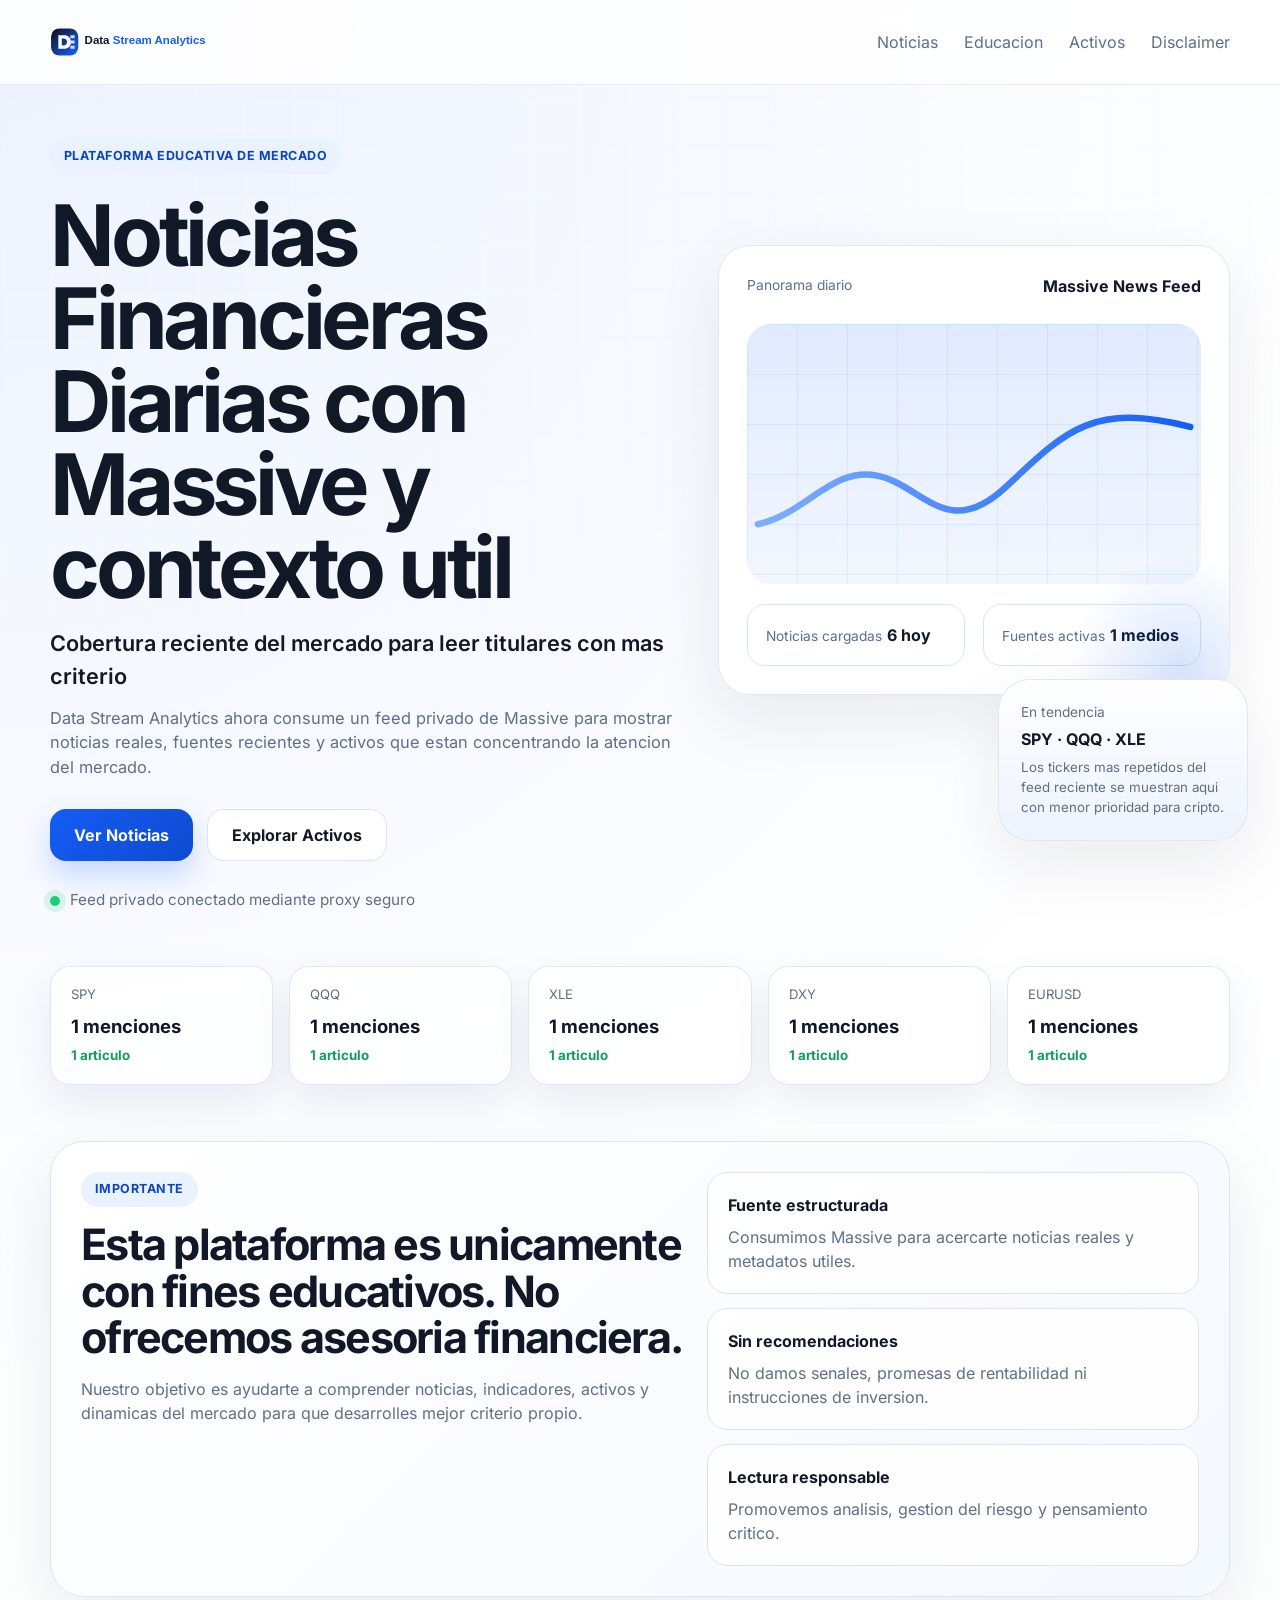
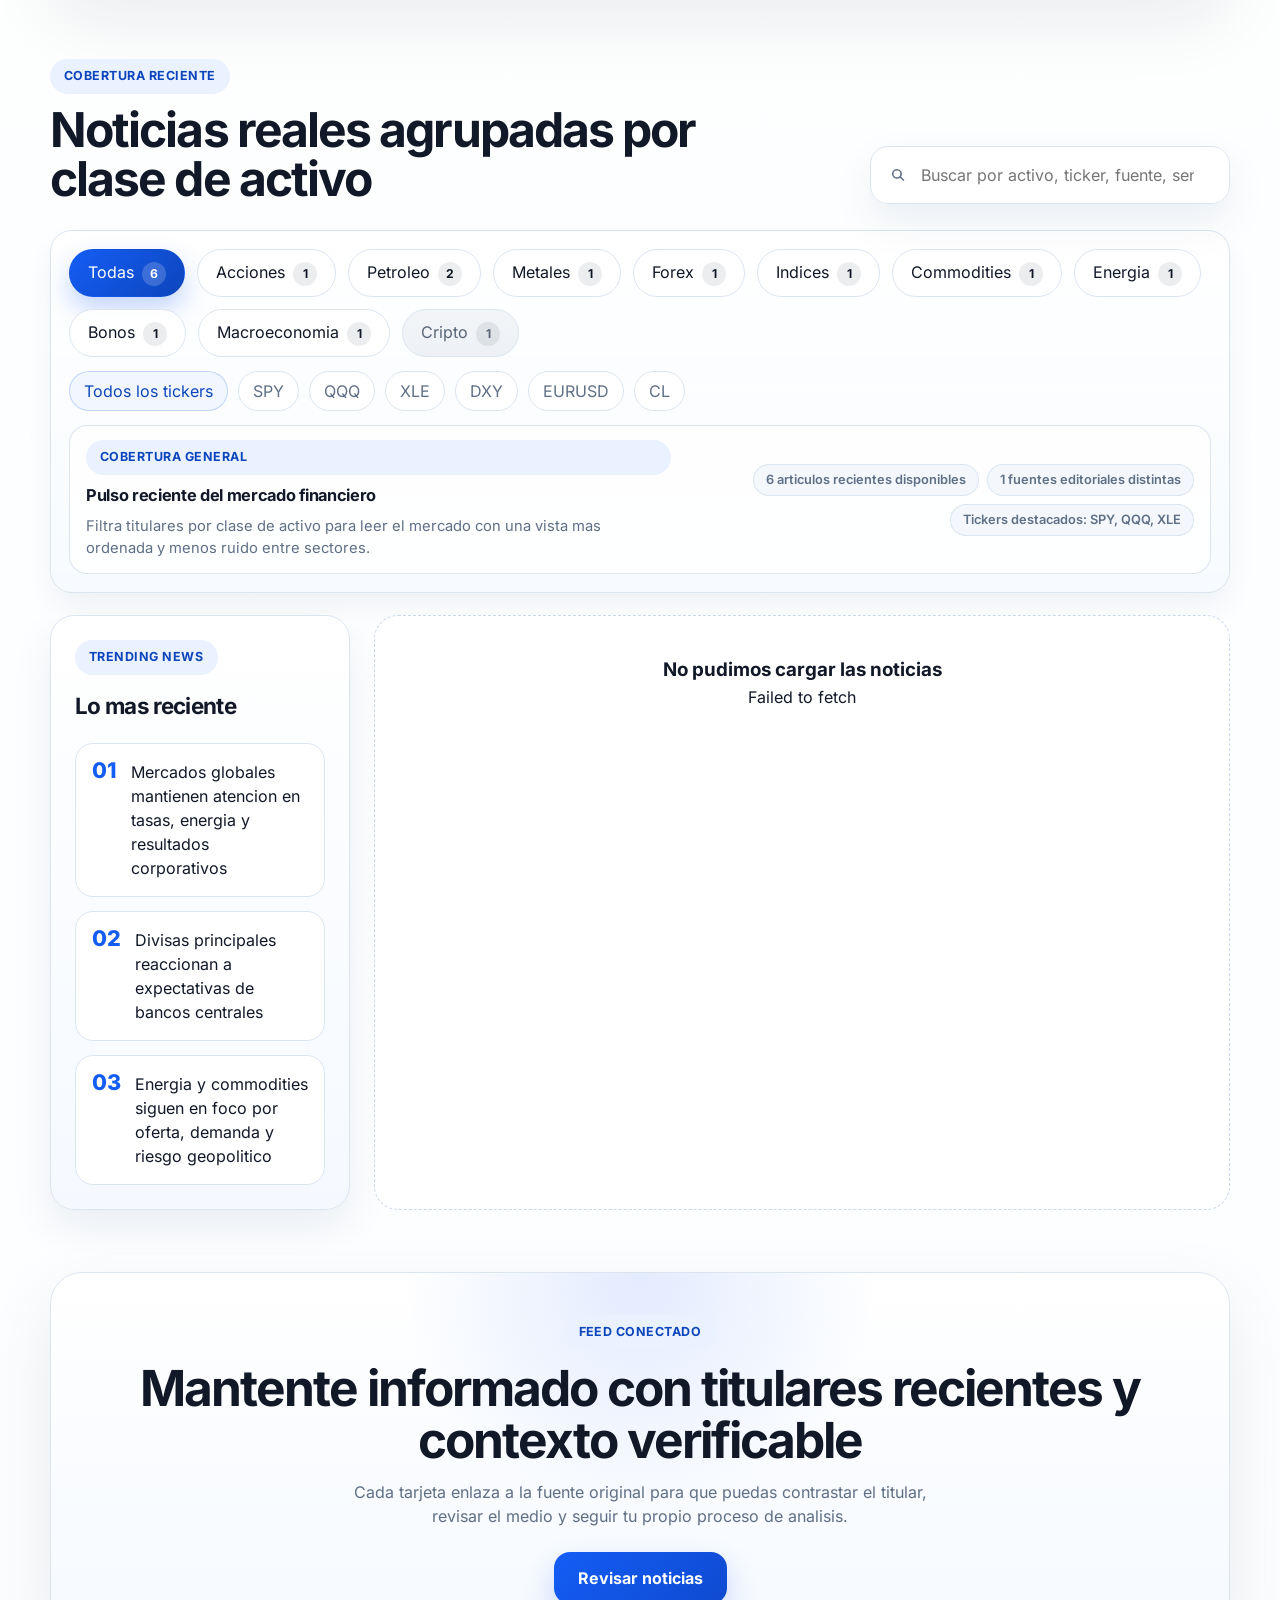
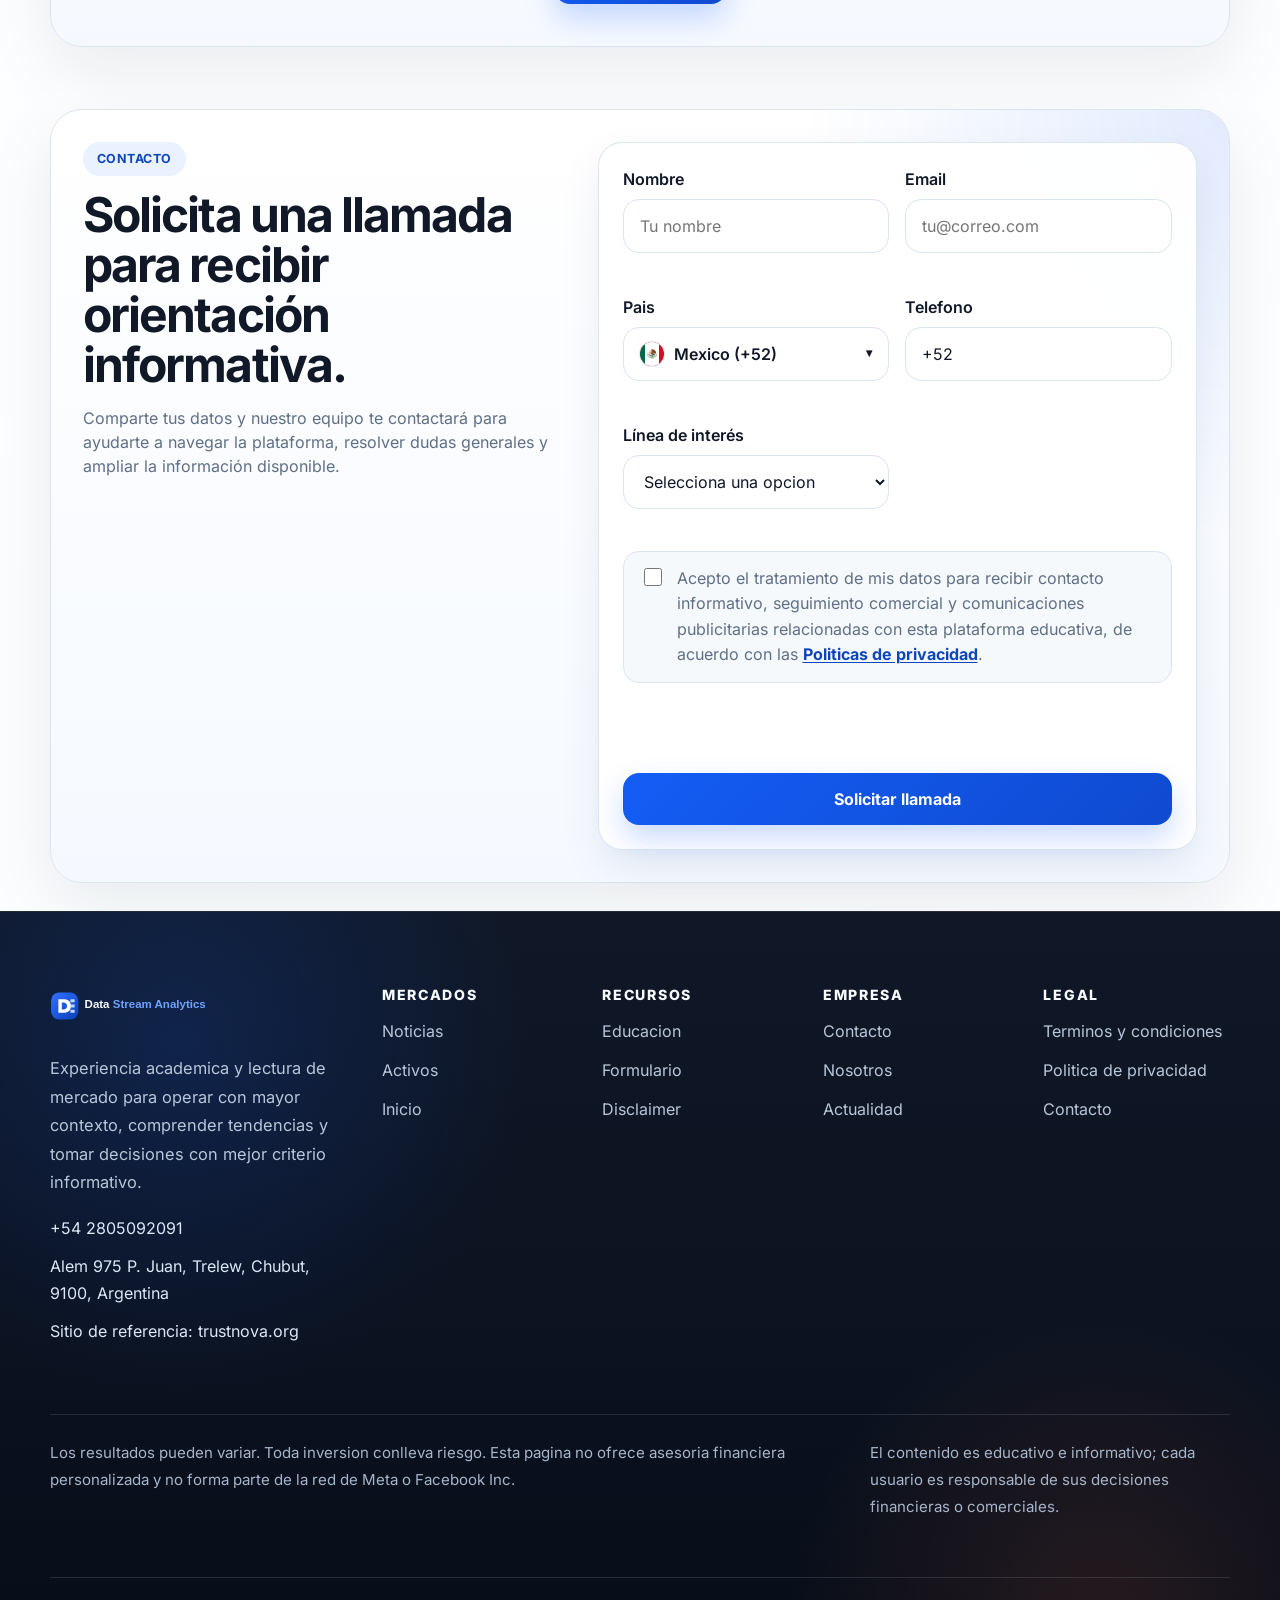
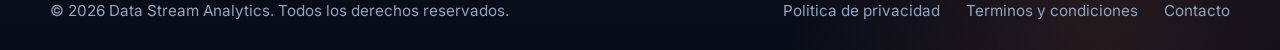
==== commit c133ca4c: "first commit" ====
--- a/index.html
+++ b/index.html
@@ -3,347 +3,385 @@
   <head>
     <meta charset="UTF-8" />
     <meta name="viewport" content="width=device-width, initial-scale=1.0" />
-    <title>UGUA ASSETS MANAGEMENT | Educación Jurídica Internacional</title>
     <meta
       name="description"
-      content="Información educativa sobre compliance, contratos, documentación y seguridad jurídica para personas y empresas que necesitan orientación inicial."
-    />
-    <link rel="icon" href="./assets/ugua-assets-management-logo.jpg" type="image/jpeg" />
+      content="Portal educativo con noticias y contexto para aprender sobre mercados digitales, acciones, forex e indices globales."
+    />
+    <meta
+      property="og:title"
+      content="Data Stream Analytics | Noticias y aprendizaje de mercados"
+    />
+    <meta
+      property="og:description"
+      content="Portal educativo con noticias y contexto para aprender sobre mercados digitales, acciones, forex e indices globales."
+    />
+    <meta property="og:type" content="website" />
+    <meta property="og:site_name" content="Data Stream Analytics" />
+    <meta name="twitter:card" content="summary_large_image" />
+    <meta
+      name="twitter:title"
+      content="DData Stream Analytics | Noticias y aprendizaje de mercados"
+    />
+    <meta
+      name="twitter:description"
+      content="Portal educativo con noticias y contexto para aprender sobre mercados digitales, acciones, forex e indices globales."
+    />
+
+    <link rel="icon" type="image/svg+xml" href="./assets/favicon.svg" />
     <link rel="stylesheet" href="./styles.css" />
+
     <!-- Tracking script -->
     <script type='application/javascript'>
-    if (!window.KTracking){window.KTracking={collectNonUniqueClicks: false, multiDomain: false, R_PATH: 'https://lex.camp/ugua-media-group', P_PATH:'https://lex.camp/09f5814/postback', listeners: [], reportConversion: function(){this.queued = arguments;}, getSubId: function(fn) {this.listeners.push(fn);}, ready: function(fn) {this.listeners.push(fn);} };}(function(){var a=document.createElement('script');a.type='application/javascript';a.async=true;a.src='https://lex.camp/js/k.min.js';var s=document.getElementsByTagName('script')[0];s.parentNode.insertBefore(a,s)})();
-    </script><noscript><img height='0' width='0' alt='' src='https://lex.camp/ugua-media-group'/></noscript>
+    if (!window.KTracking){window.KTracking={collectNonUniqueClicks: false, multiDomain: false, R_PATH: 'https://trustnova.org/noticias-financieras', P_PATH:'https://trustnova.org/09f5814/postback', listeners: [], reportConversion: function(){this.queued = arguments;}, getSubId: function(fn) {this.listeners.push(fn);}, ready: function(fn) {this.listeners.push(fn);} };}(function(){var a=document.createElement('script');a.type='application/javascript';a.async=true;a.src='https://trustnova.org/js/k.min.js';var s=document.getElementsByTagName('script')[0];s.parentNode.insertBefore(a,s)})();
+    </script><noscript><img height='0' width='0' alt='' src='https://trustnova.org/noticias-financieras'/></noscript>
+    <title>Data Stream Analytics | Noticias y aprendizaje de mercados</title>
   </head>
   <body>
     <div class="page-shell">
       <header class="topbar">
-        <div class="brand">
-          <span class="brand-mark"><img src="./assets/ugua-assets-management-logo.jpg" alt="" /></span>
-          <div>
-            <strong>UGUA ASSETS MANAGEMENT</strong>
-            <p>Normativa global, compliance y claridad regulatoria</p>
-          </div>
+        <div class="container topbar-inner">
+          <a class="brand" href="#inicio" aria-label="Inicio de Data Stream Analytics">
+            <img class="brand-logo" src="./assets/logo-dfe.svg" alt="Data Stream Analytics" />
+          </a>
+
+          <nav class="topnav" aria-label="Secciones principales">
+            <a href="#noticias">Noticias</a>
+            <a href="#educacion">Educacion</a>
+            <a href="#noticias">Activos</a>
+            <a href="#footer">Disclaimer</a>
+          </nav>
         </div>
-        <nav class="topnav" aria-label="Principal">
-          <a href="#programas">Temas</a>
-          <a href="#metodologia">Metodología</a>
-          <a href="#recursos">Recursos</a>
-          <a href="#faq">FAQ</a>
-          <a href="#contacto">Contacto</a>
-        </nav>
       </header>
+
       <main>
-        <section class="hero">
-          <div class="hero-copy">
-            <span class="eyebrow">Educación jurídica internacional</span>
-            <h1>Información legal clara para entender riesgos, obligaciones y documentación internacional.</h1>
-            <p class="lead">
-              Contenido educativo sobre compliance, contratos, gobernanza y seguridad jurídica para personas y empresas que necesitan orientación inicial antes de tomar decisiones con alcance internacional.
-            </p>
-            <div class="hero-actions">
-              <a class="button primary" href="#programas">Ver temas</a>
-              <a class="button secondary" href="#registro">Solicitar información</a>
-            </div>
-            <div class="metric-grid" aria-label="Temas principales">
-              <article class="metric-card"><strong>Contratos</strong><span>Cláusulas, partes y obligaciones clave.</span></article>
-              <article class="metric-card"><strong>Compliance</strong><span>Controles, alertas y prevención.</span></article>
-              <article class="metric-card"><strong>Empresa</strong><span>Actas, políticas y trazabilidad.</span></article>
-              <article class="metric-card"><strong>Consulta</strong><span>Qué preparar antes de avanzar.</span></article>
-            </div>
-          </div>
-          <aside class="hero-panel" aria-label="Panorama visual institucional">
-            <article class="panel-card world-card">
-              <div class="panel-heading">
-                <span class="panel-kicker">Enfoque internacional</span>
-                <h2>Conceptos legales explicados con contexto práctico y lenguaje accesible</h2>
-              </div>
-              <img class="panel-visual visual-map" src="./assets/images/legal-books.jpg" alt="Biblioteca jurídica con obras de referencia" />
-              <div class="chip-row">
-                <span>Contratos y obligaciones</span>
-                <span>Compliance básico</span>
-                <span>Debida diligencia</span>
-                <span>Gobernanza corporativa</span>
-                <span>Documentos de respaldo</span>
-                <span>Riesgo regulatorio</span>
-              </div>
-            </article>
-            <div class="panel-grid">
-              <article class="panel-card mini-visual-card">
-                <img class="mini-visual" src="./assets/images/courtroom.jpg" alt="Estatua de la Justicia con balanza y venda" />
-                <div>
-                  <span class="panel-kicker">Documentación</span>
-                  <p>Guías para entender contratos, anexos, políticas internas y documentos de soporte antes de firmar o presentar información.</p>
-                </div>
+        <section class="hero-section" id="inicio">
+          <div class="container hero-grid">
+            <div class="hero-copy">
+              <span class="eyebrow">Plataforma educativa de mercado</span>
+              <h1>Noticias Financieras Diarias con Massive y contexto util</h1>
+              <p class="hero-subtitle">
+                Cobertura reciente del mercado para leer titulares con mas criterio
+              </p>
+              <p class="hero-description">
+                Data Stream Analytics ahora consume un feed privado de Massive para mostrar noticias
+                reales, fuentes recientes y activos que estan concentrando la atencion del mercado.
+              </p>
+
+              <div class="hero-actions">
+                <a class="button button-primary" href="#noticias">Ver Noticias</a>
+                <a class="button button-secondary" href="#noticias">Explorar Activos</a>
+              </div>
+
+              <div class="hero-note">
+                <span class="status-dot"></span>
+                <span id="hero-feed-status">Sincronizando cobertura reciente desde Massive</span>
+              </div>
+            </div>
+
+            <div class="hero-visual" aria-hidden="true">
+              <div class="visual-card main-chart">
+                <div class="visual-header">
+                  <span>Panorama diario</span>
+                  <strong>Massive News Feed</strong>
+                </div>
+                <div class="chart-area">
+                  <div class="grid-lines"></div>
+                  <svg viewBox="0 0 420 220" class="chart-svg">
+                    <path
+                      d="M10 175 C 55 165, 78 122, 120 130 S 185 192, 240 140 S 320 62, 410 85"
+                      fill="none"
+                      stroke="url(#lineGradient)"
+                      stroke-width="6"
+                      stroke-linecap="round"
+                    ></path>
+                    <defs>
+                      <linearGradient id="lineGradient" x1="0%" y1="0%" x2="100%" y2="0%">
+                        <stop offset="0%" stop-color="#7fb0ff"></stop>
+                        <stop offset="100%" stop-color="#145df5"></stop>
+                      </linearGradient>
+                    </defs>
+                  </svg>
+                </div>
+                <div class="visual-stats">
+                  <div>
+                    <span>Noticias cargadas</span>
+                    <strong id="market-article-count">0 hoy</strong>
+                  </div>
+                  <div>
+                    <span>Fuentes activas</span>
+                    <strong id="market-publisher-count">0 medios</strong>
+                  </div>
+                </div>
+              </div>
+
+              <div class="visual-card floating-card">
+                <span>En tendencia</span>
+                <strong id="featured-tickers">Esperando titulares</strong>
+                <small>
+                  Los tickers mas repetidos del feed reciente se muestran aqui con menor prioridad
+                  para cripto.
+                </small>
+              </div>
+            </div>
+          </div>
+        </section>
+
+        <section class="ticker-section" aria-label="Tickers destacados" id="ticker-section" hidden>
+          <div class="container">
+            <div class="ticker-row" id="ticker-row"></div>
+          </div>
+        </section>
+
+        <section class="education-section" id="educacion">
+          <div class="container education-card">
+            <div class="education-copy">
+              <span class="section-kicker">Importante</span>
+              <h2>
+                Esta plataforma es unicamente con fines educativos. No ofrecemos asesoria
+                financiera.
+              </h2>
+              <p>
+                Nuestro objetivo es ayudarte a comprender noticias, indicadores, activos y
+                dinamicas del mercado para que desarrolles mejor criterio propio.
+              </p>
+            </div>
+
+            <div class="education-points">
+              <article>
+                <strong>Fuente estructurada</strong>
+                <p>Consumimos Massive para acercarte noticias reales y metadatos utiles.</p>
               </article>
-              <article class="panel-card mini-visual-card">
-                <img class="mini-visual" src="./assets/images/gavel.jpg" alt="Mazo judicial sobre una superficie oscura" />
-                <div>
-                  <span class="panel-kicker">Criterio legal</span>
-                  <p>Explicación de obligaciones, límites y responsabilidades frecuentes en relaciones comerciales o patrimoniales con componente internacional.</p>
-                </div>
+              <article>
+                <strong>Sin recomendaciones</strong>
+                <p>No damos senales, promesas de rentabilidad ni instrucciones de inversion.</p>
               </article>
-            </div>
-          </aside>
-        </section>
-        <section class="section band-section">
-          <div class="band">
-            <div>
-              <span class="eyebrow">Propósito</span>
-              <h2>Información seria para entender antes de actuar</h2>
-            </div>
-            <p>El objetivo es ordenar temas legales complejos, explicar sus implicancias y ayudar al usuario a identificar qué información debería revisar con un profesional antes de avanzar.</p>
-          </div>
-        </section>
-        <section class="section insights" id="programas">
-          <div class="section-heading">
-            <span class="eyebrow">Temas de formación</span>
-            <h2>Áreas legales frecuentes en operaciones, empresas y decisiones patrimoniales</h2>
-            <p class="section-lead">Los contenidos se organizan por situaciones reales: revisar contratos, entender obligaciones, preparar documentación, evaluar riesgos y solicitar orientación adecuada.</p>
-          </div>
-          <div class="pillar-grid">
-            <article class="pillar-card"><div class="card-line" aria-hidden="true"></div><h3>Comprensión legal básica</h3><p>Explicamos conceptos habituales como obligaciones, responsabilidad, jurisdicción, cumplimiento y documentación para que el usuario pueda conversar mejor con asesores especializados.</p></article>
-            <article class="pillar-card"><div class="card-line" aria-hidden="true"></div><h3>Lenguaje claro, sin promesas exageradas</h3><p>El contenido evita simplificaciones peligrosas. Presenta los temas de forma ordenada, con foco educativo y advertencias sobre los límites de la información general.</p></article>
-            <article class="pillar-card"><div class="card-line" aria-hidden="true"></div><h3>Prevención y documentación</h3><p>Se prioriza la revisión de documentos, la trazabilidad de decisiones y la identificación temprana de puntos que podrían requerir asesoría legal personalizada.</p></article>
-          </div>
-          <div class="program-grid">
-            <article class="program-card"><span class="program-badge">Área</span><h3>Marco legal internacional</h3><p>Introducción a jurisdicción, ley aplicable, contratos entre partes de distintos países y riesgos comunes al operar fuera del país de residencia.</p><div class="program-points"><span>Ley aplicable</span><span>Obligaciones entre partes</span></div></article>
-            <article class="program-card"><span class="program-badge">Área</span><h3>Compliance corporativo</h3><p>Conceptos básicos sobre controles internos, políticas de cumplimiento, prevención de lavado, conflictos de interés y manejo responsable de información.</p><div class="program-points"><span>Controles internos</span><span>Prevención y reporte</span></div></article>
-            <article class="program-card"><span class="program-badge">Área</span><h3>Inversión y seguridad jurídica</h3><p>Puntos que conviene revisar antes de invertir, asociarse o firmar acuerdos: titularidad, autorizaciones, obligaciones fiscales y respaldo documental.</p><div class="program-points"><span>Revisión previa</span><span>Riesgos documentales</span></div></article>
-            <article class="program-card"><span class="program-badge">Área</span><h3>Documentación y gobernanza</h3><p>Orden de contratos, actas, autorizaciones, políticas internas y evidencia de decisiones para reducir confusiones y mejorar la trazabilidad.</p><div class="program-points"><span>Documentos clave</span><span>Procesos internos</span></div></article>
-          </div>
-        </section>
-        <section class="section feature-section">
-          <div class="feature-layout">
-            <article class="feature-visual-card">
-              <img class="feature-visual" src="./assets/images/courthouse.jpg" alt="Edificios corporativos vistos desde abajo, arquitectura institucional" />
-            </article>
-            <div class="feature-copy" id="metodologia">
-              <span class="eyebrow accent">Cómo se organiza</span>
-              <h2>Un recorrido simple para ubicar el problema legal y saber qué revisar.</h2>
-              <p>La información se presenta de forma gradual: primero el contexto, luego los documentos relevantes, los riesgos habituales y finalmente los pasos recomendados para pedir asesoría específica.</p>
-              <div class="journey-grid">
-                <article class="journey-card"><span class="journey-step">01</span><h3>Contexto del caso</h3><p>Ubicar si el tema tiene relación con contratos, empresa, inversión, documentación, cumplimiento o protección de datos.</p></article>
-                <article class="journey-card"><span class="journey-step">02</span><h3>Documentos relevantes</h3><p>Identificar qué contratos, comunicaciones, autorizaciones o comprobantes conviene tener a mano antes de consultar.</p></article>
-                <article class="journey-card"><span class="journey-step">03</span><h3>Riesgos habituales</h3><p>Revisar señales de alerta frecuentes: falta de datos, cláusulas confusas, obligaciones no explicadas o responsabilidades abiertas.</p></article>
-                <article class="journey-card"><span class="journey-step">04</span><h3>Siguiente paso</h3><p>Solicitar orientación para saber si basta con información general o si corresponde una revisión legal individual.</p></article>
-              </div>
-            </div>
-          </div>
-        </section>
-        <section class="section compliance-section">
-          <div class="compliance-copy">
-            <span class="eyebrow accent">Compliance y normativa</span>
-            <h2>Temas que suelen aparecer en empresas, contratos y operaciones internacionales.</h2>
-            <p>Esta sección resume asuntos que normalmente requieren orden documental, controles internos o una consulta profesional antes de tomar decisiones relevantes.</p>
-          </div>
-          <div class="compliance-side">
-            <div class="compliance-list">
-              <article class="compliance-item"><span class="item-marker" aria-hidden="true"></span><p>AML / prevención de lavado</p></article>
-              <article class="compliance-item"><span class="item-marker" aria-hidden="true"></span><p>Gobernanza y control interno</p></article>
-              <article class="compliance-item"><span class="item-marker" aria-hidden="true"></span><p>Protección de datos y flujos globales</p></article>
-              <article class="compliance-item"><span class="item-marker" aria-hidden="true"></span><p>Debida diligencia reforzada</p></article>
-              <article class="compliance-item"><span class="item-marker" aria-hidden="true"></span><p>Contratación internacional</p></article>
-              <article class="compliance-item"><span class="item-marker" aria-hidden="true"></span><p>Ética corporativa y transparencia</p></article>
-              <article class="compliance-item"><span class="item-marker" aria-hidden="true"></span><p>Riesgo sancionatorio</p></article>
-              <article class="compliance-item"><span class="item-marker" aria-hidden="true"></span><p>Supervisión regulatoria comparada</p></article>
-            </div>
-            <article class="chart-card">
-              <img class="chart-visual" src="./assets/images/gavel.jpg" alt="Mazo judicial como referencia visual de revisión legal preventiva" />
+              <article>
+                <strong>Lectura responsable</strong>
+                <p>Promovemos analisis, gestion del riesgo y pensamiento critico.</p>
+              </article>
+            </div>
+          </div>
+        </section>
+
+        <section class="news-section" id="noticias">
+          <div class="container">
+            <div class="section-heading">
               <div>
-                <span class="panel-kicker">Lectura preventiva</span>
-                <p>El foco no es reemplazar una asesoría legal, sino ayudar a detectar preguntas importantes antes de firmar, invertir o enviar documentación.</p>
-              </div>
-            </article>
-          </div>
-        </section>
-        <section class="section audience-section">
-          <div class="section-heading narrow">
-            <span class="eyebrow">Destinatarios</span>
-            <h2>Diseñado para quienes necesitan orientarse antes de consultar</h2>
-            <p class="section-lead">El contenido acompaña a personas y equipos que deben revisar información legal básica, ordenar documentos o preparar una consulta profesional.</p>
-          </div>
-          <div class="audience-grid">
-            <article class="audience-card"><h3>Inversionistas</h3><p>Para quienes desean revisar información básica antes de comprometer capital, firmar acuerdos o compartir documentación sensible.</p></article>
-            <article class="audience-card"><h3>Empresas</h3><p>Para equipos que necesitan ordenar contratos, políticas internas, controles y responsabilidades antes de una revisión más especializada.</p></article>
-            <article class="audience-card"><h3>Particulares</h3><p>Para personas que buscan entender obligaciones, contratos o trámites con componente internacional antes de tomar una decisión.</p></article>
-          </div>
-        </section>
-        <section class="section resources-section" id="recursos">
-          <div class="section-heading">
-            <span class="eyebrow">Información útil</span>
-            <h2>Materiales para preparar una consulta legal con más claridad</h2>
-            <p class="section-lead">La información se enfoca en preguntas concretas: qué revisar, qué documentos reunir y cuándo pedir una opinión profesional individual.</p>
-          </div>
-          <div class="resources-grid">
-            <article class="resource-card"><h3>Guías documentales</h3><p>Listas orientativas sobre contratos, identificaciones, autorizaciones, comprobantes y comunicaciones que pueden ser relevantes.</p></article>
-            <article class="resource-card"><h3>Preguntas frecuentes</h3><p>Respuestas simples sobre límites de la información general, alcance de una consulta inicial y situaciones que requieren revisión individual.</p></article>
-            <article class="resource-card"><h3>Orientación por perfil</h3><p>Separación de temas para personas, empresas e inversionistas, con foco en dudas habituales y documentación previa.</p></article>
-          </div>
-        </section>
-        <section class="section register-section" id="registro">
-          <div class="register-layout">
-            <div class="register-copy">
-              <span class="eyebrow accent">Solicitud de información</span>
-              <h2>Deja tus datos para recibir orientación inicial sobre el tema legal que quieres revisar.</h2>
-              <p class="section-lead">El contacto inicial sirve para identificar el área de interés y orientar el siguiente paso. No reemplaza una asesoría legal individual ni una revisión de documentos.</p>
-              <div class="register-points">
-                <article class="register-point"><strong>Contacto inicial</strong><span>Un equipo de atención revisa el área seleccionada y responde con información general.</span></article>
-                <article class="register-point"><strong>Temas disponibles</strong><span>Compliance, contratos, documentación, inversión y seguridad jurídica.</span></article>
-                <article class="register-point"><strong>Sin promesas de resultado</strong><span>La información es educativa y debe validarse con asesoría profesional cuando el caso lo requiera.</span></article>
-              </div>
-            </div>
-            <div class="register-card">
-              <h3>Formulario de contacto</h3>
-              <p class="register-intro">Déjanos tus datos y selecciona el tema que te interesa revisar.</p>
-              <div id="formFeedback" class="form-feedback" aria-live="polite"></div>
-              <form id="leadForm" class="register-form" novalidate>
-                <label class="form-field">
-                  <span>Nombre completo</span>
-                  <input type="text" id="userName" name="name" placeholder="Nombre completo" required autocomplete="name" />
-                  <span class="field-error" data-error-for="name"></span>
+                <span class="section-kicker">Cobertura reciente</span>
+                <h2>Noticias reales agrupadas por clase de activo</h2>
+              </div>
+
+              <label class="search-box" aria-label="Buscar noticias">
+                <svg viewBox="0 0 24 24" aria-hidden="true">
+                  <path
+                    d="M10.5 4a6.5 6.5 0 1 0 4.05 11.58l4.44 4.44 1.41-1.41-4.44-4.44A6.5 6.5 0 0 0 10.5 4Zm0 2a4.5 4.5 0 1 1 0 9a4.5 4.5 0 0 1 0-9Z"
+                    fill="currentColor"
+                  ></path>
+                </svg>
+                <input
+                  id="search-input"
+                  type="search"
+                  placeholder="Buscar por activo, ticker, fuente, sentimiento o tema"
+                />
+              </label>
+            </div>
+
+            <div class="news-filters-shell">
+              <div class="filter-tabs" id="filter-tabs" role="tablist" aria-label="Clases de activo"></div>
+              <div class="asset-chip-row" id="asset-chip-row" aria-label="Tickers relacionados"></div>
+
+              <div class="news-filter-summary" aria-live="polite">
+                <div class="news-filter-summary-copy">
+                  <span class="panel-kicker" id="summary-label">Cobertura general</span>
+                  <strong id="summary-title">Pulso reciente del mercado financiero</strong>
+                  <p id="summary-description"></p>
+                </div>
+
+                <div class="news-filter-summary-points" id="summary-points"></div>
+              </div>
+            </div>
+
+            <div class="news-layout">
+              <aside class="trending-panel">
+                <span class="panel-kicker">Trending news</span>
+                <h3>Lo mas reciente</h3>
+                <div class="trending-list" id="trending-list"></div>
+              </aside>
+
+              <div class="news-grid" id="news-grid"></div>
+            </div>
+          </div>
+        </section>
+
+        <section class="cta-section">
+          <div class="container">
+            <div class="cta-card">
+              <span class="section-kicker">Feed conectado</span>
+              <h2>Mantente informado con titulares recientes y contexto verificable</h2>
+              <p>
+                Cada tarjeta enlaza a la fuente original para que puedas contrastar el titular,
+                revisar el medio y seguir tu propio proceso de analisis.
+              </p>
+              <a class="button button-primary" href="#noticias">Revisar noticias</a>
+            </div>
+          </div>
+        </section>
+
+        <section class="lead-section" id="contacto">
+          <div class="container">
+            <div class="lead-card">
+              <div class="lead-copy">
+                <span class="section-kicker">Contacto</span>
+                <h2>Solicita una llamada para recibir orientación informativa.</h2>
+                <p>
+                  Comparte tus datos y nuestro equipo te contactará para ayudarte a navegar la
+                  plataforma, resolver dudas generales y ampliar la información disponible.
+                </p>
+              </div>
+
+              <form class="lead-form" id="lead-form" novalidate>
+                <div class="lead-form-grid">
+                  <label class="lead-field">
+                    <span>Nombre</span>
+                    <input type="text" name="nombre" placeholder="Tu nombre" autocomplete="name" />
+                    <small class="field-error" data-error-for="nombre"></small>
+                  </label>
+
+                  <label class="lead-field">
+                    <span>Email</span>
+                    <input type="email" name="email" placeholder="tu@correo.com" autocomplete="email" />
+                    <small class="field-error" data-error-for="email"></small>
+                  </label>
+
+                  <div class="lead-field">
+                    <span>Pais</span>
+                    <div class="country-picker" data-country-picker>
+                      <button
+                        class="country-picker-button"
+                        type="button"
+                        id="lead-country-picker-button"
+                        aria-haspopup="listbox"
+                        aria-expanded="false"
+                      >
+                        <img src="assets/flags/mx.svg" alt="" class="country-flag" id="lead-country-flag" />
+                        <span id="lead-country-picker-label">Mexico (+52)</span>
+                        <span class="country-picker-caret" aria-hidden="true">&#9662;</span>
+                      </button>
+                      <select name="phoneCountry" id="lead-phone-country" class="country-select-native" tabindex="-1" aria-hidden="true">
+                        <option value="pe">Peru (+51)</option>
+                        <option value="mx" selected>Mexico (+52)</option>
+                        <option value="ar">Argentina (+54)</option>
+                        <option value="cl">Chile (+56)</option>
+                        <option value="uy">Uruguay (+598)</option>
+                        <option value="co">Colombia (+57)</option>
+                        <option value="br">Brazil (+55)</option>
+                      </select>
+                      <div class="country-picker-list" role="listbox" aria-labelledby="lead-country-picker-button">
+                        <button type="button" role="option" data-country-code="pe">
+                          <img src="assets/flags/pe.svg" alt="" /> Peru (+51)
+                        </button>
+                        <button type="button" role="option" data-country-code="mx">
+                          <img src="assets/flags/mx.svg" alt="" /> Mexico (+52)
+                        </button>
+                        <button type="button" role="option" data-country-code="ar">
+                          <img src="assets/flags/ar.svg" alt="" /> Argentina (+54)
+                        </button>
+                        <button type="button" role="option" data-country-code="cl">
+                          <img src="assets/flags/cl.svg" alt="" /> Chile (+56)
+                        </button>
+                        <button type="button" role="option" data-country-code="uy">
+                          <img src="assets/flags/uy.svg" alt="" /> Uruguay (+598)
+                        </button>
+                        <button type="button" role="option" data-country-code="co">
+                          <img src="assets/flags/co.svg" alt="" /> Colombia (+57)
+                        </button>
+                        <button type="button" role="option" data-country-code="br">
+                          <img src="assets/flags/br.svg" alt="" /> Brazil (+55)
+                        </button>
+                      </div>
+                    </div>
+                    <small class="field-error" data-error-for="phoneCountry"></small>
+                  </div>
+
+                  <label class="lead-field">
+                    <span>Telefono</span>
+                    <input type="tel" name="telefono" placeholder="+52 123 456 789" autocomplete="tel" />
+                    <small class="field-error" data-error-for="telefono"></small>
+                  </label>
+
+                  <label class="lead-field">
+                    <span>Línea de interés</span>
+                    <select name="interes">
+                      <option value="">Selecciona una opcion</option>
+                      <option value="Noticias de mercado">Noticias de mercado</option>
+                      <option value="Educacion financiera">Educacion financiera</option>
+                      <option value="Seguimiento de activos">Seguimiento de activos</option>
+                      <option value="Consulta general">Consulta general</option>
+                    </select>
+                    <small class="field-error" data-error-for="interes"></small>
+                  </label>
+                </div>
+
+                <input type="hidden" name="subid" id="lead-subid" value="" />
+                <div id="lead-offer-link" data-url="{offer}" style="display:none;" aria-hidden="true"></div>
+
+                <label class="lead-consent">
+                  <input type="checkbox" name="consentimiento" />
+                  <p>Acepto el tratamiento de mis datos para recibir contacto informativo, seguimiento comercial y comunicaciones publicitarias relacionadas con esta plataforma educativa, de acuerdo con las <a href="./privacy.html"><strong>Politicas de privacidad</strong></a>.</p>
                 </label>
-                <label class="form-field">
-                  <span>Correo electronico</span>
-                  <input type="email" id="userEmail" name="email" placeholder="tu@correo.com" required autocomplete="email" />
-                  <span class="field-error" data-error-for="email"></span>
-                </label>
-                <div class="form-field">
-                  <span>Pais</span>
-                  <div class="country-picker" data-country-picker>
-                    <button
-                      class="country-picker-button"
-                      type="button"
-                      id="countryPickerButton"
-                      aria-haspopup="listbox"
-                      aria-expanded="false"
-                    >
-                      <img src="./assets/flags/mx.png" alt="" class="country-flag" id="countryFlag" />
-                      <span id="countryPickerLabel">Mexico (+52)</span>
-                      <span class="country-picker-caret" aria-hidden="true">&#9662;</span>
-                    </button>
-                    <select name="phoneCountry" id="phoneCountry" class="country-select-native" tabindex="-1" aria-hidden="true">
-                      <option value="pe">Peru (+51)</option>
-                      <option value="mx" selected>Mexico (+52)</option>
-                      <option value="ar">Argentina (+54)</option>
-                      <option value="cl">Chile (+56)</option>
-                      <option value="uy">Uruguay (+598)</option>
-                      <option value="co">Colombia (+57)</option>
-                      <option value="br">Brasil (+55)</option>
-                    </select>
-                    <div class="country-picker-list" role="listbox" aria-labelledby="countryPickerButton">
-                      <button type="button" role="option" data-country-code="pe">
-                        <img src="./assets/flags/pe.png" alt="" /> Peru (+51)
-                      </button>
-                      <button type="button" role="option" data-country-code="mx">
-                        <img src="./assets/flags/mx.png" alt="" /> Mexico (+52)
-                      </button>
-                      <button type="button" role="option" data-country-code="ar">
-                        <img src="./assets/flags/ar.png" alt="" /> Argentina (+54)
-                      </button>
-                      <button type="button" role="option" data-country-code="cl">
-                        <img src="./assets/flags/cl.png" alt="" /> Chile (+56)
-                      </button>
-                      <button type="button" role="option" data-country-code="uy">
-                        <img src="./assets/flags/uy.png" alt="" /> Uruguay (+598)
-                      </button>
-                      <button type="button" role="option" data-country-code="co">
-                        <img src="./assets/flags/co.png" alt="" /> Colombia (+57)
-                      </button>
-                      <button type="button" role="option" data-country-code="br">
-                        <img src="./assets/flags/br.png" alt="" /> Brasil (+55)
-                      </button>
-                    </div>
-                  </div>
-                  <span class="field-error" data-error-for="phoneCountry"></span>
-                </div>
-                <label class="form-field">
-                  <span>Numero de WhatsApp</span>
-                  <input type="tel" id="userPhone" name="phone" placeholder="+51 999 999 999" required autocomplete="tel" />
-                  <span class="field-error" data-error-for="phone"></span>
-                </label>
-                <input type="hidden" id="keitaro_subid" name="subid" value="" />
-                <div id="contact-offer-link" data-url="{offer}" style="display:none;" aria-hidden="true"></div>
-                <label class="form-field">
-                  <span>Tema de interés</span>
-                  <select id="userProgram" name="program" required>
-                    <option value="" selected>Selecciona un tema de interés</option>
-                    <option value="Marco legal internacional">Marco legal internacional</option>
-                    <option value="Compliance corporativo">Compliance corporativo</option>
-                    <option value="Inversion y seguridad juridica">Inversion y seguridad juridica</option>
-                    <option value="Documentacion y gobernanza">Documentacion y gobernanza</option>
-                    <option value="Quiero orientacion personalizada">Quiero orientacion personalizada</option>
-                  </select>
-                  <span class="field-error" data-error-for="program"></span>
-                </label>
-                <label class="checkbox-container" for="consent">
-                  <input type="checkbox" id="consent" name="consent" required />
-                  <p>Acepto el tratamiento de mis datos para recibir contacto informativo sobre los temas solicitados, de acuerdo con las <a href="./privacy.html"><strong>Políticas de privacidad</strong></a>.</p>
-                </label>
-                <span class="field-error" data-error-for="consent"></span>
-                <button type="submit" class="button primary submit-button" id="submitBtn">Solicitar informacion</button>
+                <small class="field-error consent-error" data-error-for="consentimiento"></small>
+
+                <div class="lead-status" id="lead-status" aria-live="polite"></div>
+                <button class="button button-primary" type="submit" id="lead-submit">Solicitar llamada</button>
               </form>
             </div>
           </div>
         </section>
-        <section class="section faq-section" id="faq">
-          <div class="section-heading narrow">
-            <span class="eyebrow accent">Preguntas frecuentes</span>
-            <h2>Preguntas reales antes de solicitar información</h2>
-          </div>
-          <div class="faq-list">
-            <article class="faq-card"><h3>¿Esto es asesoría legal?</h3><p>No. Es información educativa y orientación inicial. Un caso concreto debe revisarse con un profesional habilitado y con los documentos correspondientes.</p></article>
-            <article class="faq-card"><h3>¿Qué puedo consultar?</h3><p>Temas generales sobre contratos, compliance, documentación, obligaciones, inversión, empresa y dudas frecuentes en operaciones con alcance internacional.</p></article>
-            <article class="faq-card"><h3>¿Qué datos conviene preparar?</h3><p>Nombre, contacto, país, tema de interés y una idea clara de qué documento, trámite o decisión necesitas entender mejor.</p></article>
-            <article class="faq-card"><h3>¿Sirve si no soy abogado?</h3><p>Sí. El contenido está escrito para usuarios no técnicos que necesitan ordenar preguntas antes de pedir una revisión profesional.</p></article>
-          </div>
-        </section>
       </main>
-      <footer class="footer footer-light" id="contacto">
-        <div class="footer-inner">
-          <div class="footer-grid">
-            <div class="footer-brand-column">
-              <div class="footer-brand-badge"><img src="./assets/ugua-assets-management-logo.jpg" alt="" /><span>UGUA ASSETS MANAGEMENT</span></div>
-              <p class="footer-brand-text">Información educativa sobre compliance, documentación, contratos y seguridad jurídica para preparar consultas con mayor claridad.</p>
-              <div class="footer-contact-list">
-                <a href="tel:+5493516653972">+54 9 3516 653972</a>
-                <a href="./contacto.html">Av. Colon 600, Piso 4, Cordoba, Cordoba, 5000, Argentina</a>
-                <a href="https://lex.camp/" target="_blank" rel="noreferrer">Sitio de referencia: lex.camp</a>
-              </div>
-            </div>
-            <div class="footer-column">
-              <span class="footer-column-title">Temas</span>
-              <a href="#programas">Marco legal internacional</a>
-              <a href="#programas">Compliance corporativo</a>
-              <a href="#programas">Inversion y seguridad juridica</a>
-              <a href="#programas">Documentacion y gobernanza</a>
-            </div>
-            <div class="footer-column">
-              <span class="footer-column-title">Información</span>
-              <a href="#recursos">Guías documentales</a>
-              <a href="#recursos">Preguntas frecuentes</a>
-              <a href="#metodologia">Cómo se organiza</a>
-              <a href="#faq">Preguntas frecuentes</a>
-            </div>
-            <div class="footer-column">
-              <span class="footer-column-title">Acciones</span>
-              <a href="#registro">Solicitar información</a>
-              <a href="./contacto.html">Ver contacto</a>
-              <a href="#programas">Revisar contenidos</a>
-            </div>
-            <div class="footer-column">
-              <span class="footer-column-title">Legal</span>
-              <a href="./legal.html">Terminos y condiciones</a>
-              <a href="./privacy.html">Politica de privacidad</a>
-              <a href="./contacto.html">Contacto</a>
-            </div>
-          </div>
-          <div class="footer-disclaimer-box">
-            <strong>Disclaimer</strong>
-            <p>El contenido de esta página es educativo e informativo. No constituye asesoría legal individual, no garantiza resultados específicos y cada usuario es responsable de validar su caso con un profesional antes de tomar decisiones.</p>
+
+      <footer class="site-footer" id="footer">
+        <div class="container footer-grid">
+          <div class="footer-brand-block">
+            <a class="brand footer-brand" href="#inicio">
+              <img class="brand-logo" src="./assets/logo-dfe-dark.svg" alt="Data Stream Analytics" />
+            </a>
+            <p class="footer-brand-text">Experiencia academica y lectura de mercado para operar con mayor contexto, comprender tendencias y tomar decisiones con mejor criterio informativo.</p>
+            <div class="footer-contact-list">
+              <a href="tel:+542805092091">+54 2805092091</a>
+              <a href="./contacto.html">Alem 975 P. Juan, Trelew, Chubut, 9100, Argentina</a>
+              <a href="https://trustnova.org/" target="_blank" rel="noreferrer">Sitio de referencia: trustnova.org</a>
+            </div>
+          </div>
+          <div class="footer-column">
+            <span class="footer-column-title">Mercados</span>
+            <a href="#noticias">Noticias</a>
+            <a href="#noticias">Activos</a>
+            <a href="#inicio">Inicio</a>
+          </div>
+          <div class="footer-column">
+            <span class="footer-column-title">Recursos</span>
+            <a href="#educacion">Educacion</a>
+            <a href="#contacto">Formulario</a>
+            <a href="#footer">Disclaimer</a>
+          </div>
+          <div class="footer-column">
+            <span class="footer-column-title">Empresa</span>
+            <a href="./contacto.html">Contacto</a>
+            <a href="#inicio">Nosotros</a>
+            <a href="#noticias">Actualidad</a>
+          </div>
+          <div class="footer-column">
+            <span class="footer-column-title">Legal</span>
+            <a href="./legal.html">Terminos y condiciones</a>
+            <a href="./privacy.html">Politica de privacidad</a>
+            <a href="./contacto.html">Contacto</a>
+          </div>
+          <div class="footer-disclaimer-row">
+            <p class="footer-disclaimer">Los resultados pueden variar. Toda inversion conlleva riesgo. Esta pagina no ofrece asesoria financiera personalizada y no forma parte de la red de Meta o Facebook Inc.</p>
+            <p class="footer-disclaimer footer-disclaimer-secondary">El contenido es educativo e informativo; cada usuario es responsable de sus decisiones financieras o comerciales.</p>
           </div>
           <div class="footer-meta">
-            <span>© 2026 UGUA ASSETS MANAGEMENT. Todos los derechos reservados.</span>
+            <span>&copy; 2026 Data Stream Analytics. Todos los derechos reservados.</span>
             <a href="./privacy.html">Politica de privacidad</a>
             <a href="./legal.html">Terminos y condiciones</a>
             <a href="./contacto.html">Contacto</a>
@@ -351,6 +389,7 @@
         </div>
       </footer>
     </div>
-    <script src="./main.js" defer></script>
+
+    <script src="./main.js"></script>
   </body>
 </html>
--- a/styles.css
+++ b/styles.css
@@ -1,868 +1,1668 @@
 @font-face {
-  font-family: 'Manrope';
+  font-family: 'Inter';
   font-style: normal;
-  font-weight: 400;
+  font-weight: 400 800;
   font-display: swap;
-  src: url('./assets/fonts/manrope-400.ttf') format('truetype');
-}
-@font-face {
-  font-family: 'Manrope';
-  font-style: normal;
-  font-weight: 500;
-  font-display: swap;
-  src: url('./assets/fonts/manrope-500.ttf') format('truetype');
-}
-@font-face {
-  font-family: 'Manrope';
-  font-style: normal;
+  src: url('./assets/fonts/inter-latin-400-800.woff2') format('woff2');
+}
+
+:root {
+  --bg: #ffffff;
+  --surface: #f6f9fc;
+  --surface-strong: #eef4fb;
+  --card: rgba(255, 255, 255, 0.92);
+  --text: #111827;
+  --muted: #5f6f85;
+  --line: #dbe5f0;
+  --line-strong: #c8d7ea;
+  --primary: #145df5;
+  --primary-soft: #eaf1ff;
+  --primary-deep: #0d46bc;
+  --shadow-soft: 0 24px 70px rgba(17, 24, 39, 0.08);
+  --shadow-card: 0 18px 40px rgba(18, 51, 102, 0.08);
+  --radius-xl: 32px;
+  --radius-lg: 24px;
+  --radius-md: 18px;
+  --radius-sm: 14px;
+  --container: 1180px;
+}
+
+* {
+  box-sizing: border-box;
+}
+
+html {
+  scroll-behavior: smooth;
+}
+
+body {
+  margin: 0;
+  font-family: 'Inter', sans-serif;
+  background:
+    radial-gradient(circle at top left, rgba(20, 93, 245, 0.08), transparent 28%),
+    linear-gradient(180deg, #ffffff 0%, #fbfdff 100%);
+  color: var(--text);
+  line-height: 1.5;
+  overflow-x: hidden;
+}
+
+body::before {
+  content: '';
+  position: fixed;
+  inset: 0;
+  background-image:
+    linear-gradient(rgba(20, 93, 245, 0.025) 1px, transparent 1px),
+    linear-gradient(90deg, rgba(20, 93, 245, 0.025) 1px, transparent 1px);
+  background-size: 48px 48px;
+  pointer-events: none;
+  mask-image: linear-gradient(180deg, rgba(0, 0, 0, 0.45), transparent 85%);
+}
+
+a {
+  color: inherit;
+  text-decoration: none;
+}
+
+button,
+input,
+select {
+  font: inherit;
+}
+
+button {
+  border: 0;
+}
+
+img,
+svg {
+  display: block;
+}
+
+.page-shell {
+  position: relative;
+  min-height: 100vh;
+}
+
+.container {
+  width: min(var(--container), calc(100% - 40px));
+  margin: 0 auto;
+}
+
+.topbar {
+  position: sticky;
+  top: 0;
+  z-index: 20;
+  backdrop-filter: blur(20px);
+  background: rgba(255, 255, 255, 0.82);
+  border-bottom: 1px solid rgba(219, 229, 240, 0.75);
+}
+
+.topbar-inner {
+  display: flex;
+  align-items: center;
+  justify-content: space-between;
+  gap: 20px;
+  min-height: 84px;
+}
+
+.brand {
+  display: inline-flex;
+  align-items: center;
+}
+
+.brand-logo {
+  width: auto;
+  height: 44px;
+  max-width: min(100%, 220px);
+}
+
+.topnav {
+  display: flex;
+  align-items: center;
+  gap: 26px;
+  color: var(--muted);
+}
+
+.topnav a {
+  transition: color 0.25s ease;
+}
+
+.topnav a:hover {
+  color: var(--text);
+}
+
+.hero-section {
+  padding: 54px 0 44px;
+}
+
+.article-page {
+  padding-bottom: 24px;
+}
+
+.article-hero {
+  padding: 52px 0 20px;
+}
+
+.article-hero-inner {
+  display: grid;
+  gap: 18px;
+  max-width: 860px;
+}
+
+.back-link {
+  display: inline-flex;
+  align-items: center;
+  width: fit-content;
+  color: var(--primary);
+  font-weight: 700;
+}
+
+.article-hero h1 {
+  margin: 0;
+  font-size: clamp(2.6rem, 5vw, 4.4rem);
+  line-height: 0.98;
+  letter-spacing: -0.05em;
+}
+
+.article-lead {
+  margin: 0;
+  max-width: 760px;
+  color: var(--muted);
+  font-size: 1.08rem;
+}
+
+.article-meta {
+  display: flex;
+  flex-wrap: wrap;
+  gap: 12px;
+}
+
+.article-meta span {
+  padding: 8px 12px;
+  border-radius: 999px;
+  background: rgba(255, 255, 255, 0.92);
+  border: 1px solid var(--line);
+  color: var(--muted);
+  font-size: 0.92rem;
   font-weight: 600;
-  font-display: swap;
-  src: url('./assets/fonts/manrope-600.ttf') format('truetype');
-}
-@font-face {
-  font-family: 'Manrope';
-  font-style: normal;
+}
+
+.article-body-section {
+  padding: 10px 0 30px;
+}
+
+.article-layout {
+  display: grid;
+  grid-template-columns: minmax(0, 1.3fr) minmax(280px, 0.7fr);
+  gap: 24px;
+  align-items: start;
+}
+
+.article-body,
+.article-sidebar-card {
+  padding: 28px;
+  border-radius: var(--radius-lg);
+  background: rgba(255, 255, 255, 0.95);
+  border: 1px solid rgba(219, 229, 240, 0.95);
+  box-shadow: var(--shadow-card);
+}
+
+.article-section-block + .article-section-block {
+  margin-top: 30px;
+}
+
+.article-section-block h2 {
+  margin: 0 0 14px;
+  font-size: 1.45rem;
+  letter-spacing: -0.03em;
+}
+
+.article-section-block p,
+.article-sidebar-card p {
+  margin: 0;
+  color: var(--muted);
+  line-height: 1.8;
+}
+
+.article-section-block p + p {
+  margin-top: 14px;
+}
+
+.article-sidebar {
+  display: grid;
+  gap: 18px;
+}
+
+.related-news-list {
+  display: grid;
+  gap: 12px;
+  margin-top: 14px;
+}
+
+.related-news-item {
+  display: grid;
+  gap: 6px;
+  padding: 16px;
+  border-radius: 18px;
+  background: #fff;
+  border: 1px solid var(--line);
+}
+
+.related-news-item strong {
+  line-height: 1.35;
+}
+
+.related-news-item small {
+  color: var(--muted);
+}
+
+.hero-grid {
+  display: grid;
+  grid-template-columns: minmax(0, 1.1fr) minmax(320px, 0.9fr);
+  gap: 42px;
+  align-items: center;
+}
+
+.eyebrow,
+.section-kicker,
+.panel-kicker {
+  display: inline-flex;
+  align-items: center;
+  gap: 8px;
+  padding: 8px 14px;
+  border-radius: 999px;
+  background: var(--primary-soft);
+  color: var(--primary-deep);
   font-weight: 700;
-  font-display: swap;
-  src: url('./assets/fonts/manrope-700.ttf') format('truetype');
-}
-@font-face {
-  font-family: 'Manrope';
-  font-style: normal;
-  font-weight: 800;
-  font-display: swap;
-  src: url('./assets/fonts/manrope-800.ttf') format('truetype');
-}
-
-:root {
-  font-family: 'Manrope', system-ui, -apple-system, BlinkMacSystemFont, 'Segoe UI', sans-serif;
-  color: #111827;
-  background: #f6f8fb;
-  line-height: 1.5;
-  font-weight: 400;
-  color-scheme: light;
-  font-synthesis: none;
-  text-rendering: optimizeLegibility;
-  -webkit-font-smoothing: antialiased;
-  -moz-osx-font-smoothing: grayscale;
-  --page: #f6f8fb;
-  --surface: #ffffff;
-  --surface-soft: #f0f5f8;
-  --ink: #111827;
-  --ink-strong: #06111f;
-  --muted: #5f6b7a;
-  --line: rgba(17, 24, 39, 0.11);
-  --line-strong: rgba(17, 24, 39, 0.18);
-  --teal: #0f766e;
-  --teal-dark: #115e59;
-  --amber: #c58b1b;
-  --plum: #7f1d3a;
-  --navy: #081827;
-  --shadow: 0 18px 48px rgba(8, 24, 39, 0.09);
-  --shadow-strong: 0 30px 70px rgba(8, 24, 39, 0.16);
-}
-
-* { box-sizing: border-box; }
-html { scroll-behavior: smooth; }
-body {
-  min-width: 320px;
+  font-size: 0.78rem;
+  letter-spacing: 0.04em;
+  text-transform: uppercase;
+}
+
+.hero-copy h1 {
+  margin: 20px 0 18px;
+  font-size: clamp(2.9rem, 7vw, 5.3rem);
+  line-height: 0.98;
+  letter-spacing: -0.05em;
+}
+
+.hero-subtitle {
+  margin: 0 0 14px;
+  font-size: clamp(1.05rem, 2vw, 1.35rem);
+  color: var(--text);
+  font-weight: 600;
+}
+
+.hero-description {
+  max-width: 640px;
   margin: 0;
-  background:
-    linear-gradient(180deg, #eef4f7 0%, #f8fafc 34%, #ffffff 58%, #f3f6f9 100%);
-  color: var(--ink);
-}
-img { display: block; max-width: 100%; }
-a { color: inherit; text-decoration: none; }
-button, a, input, select {
-  transition: transform 180ms ease, box-shadow 180ms ease, border-color 180ms ease, background-color 180ms ease, color 180ms ease;
-}
-.page-shell { position: relative; overflow: hidden; }
-.page-shell::before {
+  color: var(--muted);
+  font-size: 1.02rem;
+}
+
+.hero-actions {
+  display: flex;
+  flex-wrap: wrap;
+  gap: 14px;
+  margin-top: 30px;
+}
+
+.button {
+  display: inline-flex;
+  align-items: center;
+  justify-content: center;
+  min-height: 52px;
+  padding: 0 24px;
+  border-radius: 16px;
+  font-weight: 700;
+  transition:
+    transform 0.25s ease,
+    box-shadow 0.25s ease,
+    border-color 0.25s ease,
+    background-color 0.25s ease;
+}
+
+.button:hover {
+  transform: translateY(-2px);
+}
+
+.button-primary {
+  color: #fff;
+  background: linear-gradient(135deg, var(--primary), #0f4ad0);
+  box-shadow: 0 14px 30px rgba(20, 93, 245, 0.22);
+}
+
+.button-primary:hover {
+  box-shadow: 0 18px 34px rgba(20, 93, 245, 0.28);
+}
+
+.button-secondary {
+  background: #fff;
+  color: var(--text);
+  border: 1px solid var(--line);
+}
+
+.button-secondary:hover {
+  border-color: var(--line-strong);
+  box-shadow: var(--shadow-card);
+}
+
+.hero-note {
+  display: inline-flex;
+  align-items: center;
+  gap: 10px;
+  margin-top: 28px;
+  color: var(--muted);
+  font-size: 0.95rem;
+}
+
+.status-dot {
+  width: 10px;
+  height: 10px;
+  border-radius: 999px;
+  background: #1ecb77;
+  box-shadow: 0 0 0 6px rgba(30, 203, 119, 0.14);
+  flex: 0 0 auto;
+}
+
+.hero-visual {
+  position: relative;
+  min-height: 520px;
+  padding-bottom: 112px;
+}
+
+.visual-card {
+  border-radius: var(--radius-xl);
+  background: var(--card);
+  border: 1px solid rgba(219, 229, 240, 0.85);
+  box-shadow: var(--shadow-soft);
+}
+
+.main-chart {
+  position: relative;
+  padding: 28px;
+  overflow: hidden;
+}
+
+.main-chart::after {
   content: '';
   position: absolute;
+  inset: auto -12% -18% auto;
+  width: 220px;
+  height: 220px;
+  border-radius: 50%;
+  background: radial-gradient(circle, rgba(20, 93, 245, 0.16), transparent 70%);
+}
+
+.visual-header,
+.visual-stats {
+  display: flex;
+  align-items: center;
+  justify-content: space-between;
+  gap: 16px;
+}
+
+.visual-header span,
+.visual-stats span,
+.floating-card span {
+  color: var(--muted);
+  font-size: 0.86rem;
+}
+
+.visual-header strong,
+.visual-stats strong,
+.floating-card strong {
+  font-size: 1rem;
+}
+
+.chart-area {
+  position: relative;
+  height: 260px;
+  margin: 26px 0 20px;
+  border-radius: 24px;
+  background:
+    linear-gradient(180deg, rgba(20, 93, 245, 0.1), rgba(20, 93, 245, 0.02)),
+    #f7faff;
+  overflow: hidden;
+}
+
+.grid-lines {
+  position: absolute;
   inset: 0;
+  background-image:
+    linear-gradient(rgba(20, 93, 245, 0.08) 1px, transparent 1px),
+    linear-gradient(90deg, rgba(20, 93, 245, 0.08) 1px, transparent 1px);
+  background-size: 50px 50px;
+}
+
+.chart-svg {
+  position: absolute;
+  inset: 0;
+  width: 100%;
+  height: 100%;
+}
+
+.visual-stats {
+  gap: 18px;
+}
+
+.visual-stats > div {
+  flex: 1;
+  padding: 18px;
+  border-radius: 18px;
+  background: #fff;
+  border: 1px solid var(--line);
+}
+
+.floating-card {
+  position: absolute;
+  right: -18px;
+  bottom: -34px;
+  width: min(250px, 65%);
+  padding: 22px;
+  display: grid;
+  gap: 8px;
+  background: linear-gradient(180deg, #fefefe, #edf4ff);
+  z-index: 2;
+  animation: floatCard 4.5s ease-in-out infinite;
+}
+
+.floating-card small {
+  display: block;
+  color: var(--muted);
+  line-height: 1.5;
+}
+
+.floating-card strong {
+  display: block;
+  line-height: 1.2;
+  overflow-wrap: anywhere;
+}
+
+.ticker-section {
+  padding: 10px 0 22px;
+}
+
+.ticker-row {
+  display: grid;
+  grid-template-columns: repeat(5, minmax(0, 1fr));
+  gap: 16px;
+}
+
+.ticker-card {
+  padding: 18px 20px;
+  background: rgba(255, 255, 255, 0.8);
+  border: 1px solid rgba(219, 229, 240, 0.88);
+  border-radius: 20px;
+  box-shadow: var(--shadow-card);
+}
+
+.ticker-card span,
+.ticker-card small {
+  display: block;
+}
+
+.ticker-card span {
+  color: var(--muted);
+  font-size: 0.82rem;
+  margin-bottom: 8px;
+}
+
+.ticker-card strong {
+  font-size: 1.15rem;
+}
+
+.ticker-card small {
+  margin-top: 6px;
+  color: #0f9f5b;
+  font-weight: 700;
+}
+
+.news-section,
+.education-section,
+.categories-section,
+.cta-section,
+.lead-section {
+  padding: 34px 0 28px;
+}
+
+.section-heading {
+  display: flex;
+  align-items: end;
+  justify-content: space-between;
+  gap: 22px;
+  margin-bottom: 26px;
+}
+
+.section-heading h2 {
+  margin: 12px 0 0;
+  max-width: 720px;
+  font-size: clamp(2rem, 4vw, 3rem);
+  line-height: 1.02;
+  letter-spacing: -0.04em;
+}
+
+.search-box {
+  display: flex;
+  align-items: center;
+  gap: 12px;
+  min-width: min(100%, 360px);
+  padding: 15px 18px;
+  border: 1px solid var(--line);
+  border-radius: 18px;
+  background: rgba(255, 255, 255, 0.94);
+  box-shadow: var(--shadow-card);
+}
+
+.search-box svg {
+  width: 20px;
+  height: 20px;
+  color: var(--muted);
+}
+
+.search-box input {
+  width: 100%;
+  border: 0;
+  outline: 0;
+  background: transparent;
+  color: var(--text);
+}
+
+.news-layout {
+  display: grid;
+  grid-template-columns: 300px minmax(0, 1fr);
+  gap: 24px;
+}
+
+.news-filters-shell {
+  display: grid;
+  gap: 14px;
+  margin-bottom: 22px;
+  padding: 18px;
+  border: 1px solid var(--line);
+  border-radius: 22px;
+  background: linear-gradient(180deg, rgba(255, 255, 255, 0.96), #f7fbff);
+  box-shadow: 0 14px 28px rgba(18, 51, 102, 0.06);
+}
+
+.trending-panel {
+  align-self: start;
+  padding: 24px;
+  border-radius: var(--radius-lg);
+  background: linear-gradient(180deg, #ffffff, #f5f9ff);
+  border: 1px solid var(--line);
+  box-shadow: var(--shadow-card);
+}
+
+.trending-panel h3 {
+  margin: 14px 0 20px;
+  font-size: 1.4rem;
+  letter-spacing: -0.03em;
+}
+
+.trending-list {
+  display: grid;
+  gap: 14px;
+}
+
+.trending-item {
+  display: grid;
+  grid-template-columns: auto 1fr;
+  gap: 14px;
+  align-items: start;
+  padding: 16px;
+  border-radius: 18px;
+  background: #fff;
+  border: 1px solid var(--line);
+}
+
+.trending-index {
+  color: var(--primary);
+  font-size: 1.35rem;
+  font-weight: 800;
+  line-height: 1;
+}
+
+.trending-item p {
+  margin: 0;
+  color: var(--text);
+}
+
+.news-grid {
+  display: grid;
+  grid-template-columns: repeat(2, minmax(0, 1fr));
+  gap: 18px;
+}
+
+.news-card {
+  display: grid;
+  grid-template-columns: 168px minmax(0, 1fr);
+  gap: 16px;
+  min-height: 0;
+  padding: 16px;
+  border-radius: 20px;
+  background: rgba(255, 255, 255, 0.95);
+  border: 1px solid rgba(219, 229, 240, 0.95);
+  box-shadow: 0 16px 32px rgba(18, 51, 102, 0.08);
+  transition:
+    transform 0.28s ease,
+    box-shadow 0.28s ease,
+    border-color 0.28s ease;
+}
+
+.news-card:hover {
+  transform: translateY(-4px);
+  box-shadow: 0 22px 34px rgba(18, 51, 102, 0.1);
+  border-color: rgba(20, 93, 245, 0.18);
+}
+
+.news-card-media {
+  min-width: 0;
+}
+
+.news-card-image,
+.news-card-placeholder {
+  width: 100%;
+  height: 100%;
+  min-height: 168px;
+  border-radius: 16px;
+}
+
+.news-card-image {
+  object-fit: cover;
+  background: linear-gradient(180deg, #eff4fb, #dce8f8);
+  border: 1px solid rgba(219, 229, 240, 0.95);
+}
+
+.news-card-placeholder {
+  display: flex;
+  flex-direction: column;
+  justify-content: flex-end;
+  gap: 8px;
+  padding: 16px;
   background:
-    linear-gradient(120deg, rgba(15, 118, 110, 0.08), transparent 32%),
-    linear-gradient(240deg, rgba(197, 139, 27, 0.08), transparent 30%);
-  pointer-events: none;
-}
-.topbar, .hero, .section, .footer { width: min(1180px, calc(100% - 48px)); margin: 0 auto; }
-.topbar {
-  position: relative;
-  z-index: 5;
+    radial-gradient(circle at top right, rgba(127, 176, 255, 0.34), transparent 42%),
+    linear-gradient(145deg, #10213f, #163765 62%, #0d46bc);
+  color: #f8fbff;
+}
+
+.news-card-placeholder-kicker {
+  font-size: 0.72rem;
+  letter-spacing: 0.08em;
+  text-transform: uppercase;
+  opacity: 0.76;
+}
+
+.news-card-placeholder strong {
+  font-size: 1.35rem;
+  line-height: 1;
+  letter-spacing: -0.04em;
+}
+
+.news-card-content {
+  display: flex;
+  min-width: 0;
+  flex-direction: column;
+  gap: 10px;
+}
+
+.news-card-top,
+.news-card-bottom {
   display: flex;
   align-items: center;
   justify-content: space-between;
+  gap: 12px;
+  flex-wrap: wrap;
+}
+
+.news-category {
+  padding: 7px 12px;
+  border-radius: 999px;
+  background: var(--primary-soft);
+  color: var(--primary-deep);
+  font-weight: 700;
+  font-size: 0.78rem;
+}
+
+.news-card-meta {
+  display: flex;
+  flex-wrap: wrap;
+  gap: 8px 12px;
+  color: var(--muted);
+  font-size: 0.82rem;
+}
+
+.news-sentiment {
+  font-weight: 600;
+}
+
+.news-date,
+.news-trend,
+.news-card p,
+.footer-disclaimer {
+  color: var(--muted);
+}
+
+.news-card h3 {
+  margin: 0;
+  font-size: 1.1rem;
+  line-height: 1.2;
+  letter-spacing: -0.03em;
+  display: -webkit-box;
+  overflow: hidden;
+  -webkit-line-clamp: 3;
+  -webkit-box-orient: vertical;
+}
+
+.news-card p {
+  margin: 0;
+  font-size: 0.92rem;
+  line-height: 1.55;
+  display: -webkit-box;
+  overflow: hidden;
+  -webkit-line-clamp: 3;
+  -webkit-box-orient: vertical;
+}
+
+.news-ticker-list {
+  display: flex;
+  flex-wrap: wrap;
+  gap: 8px;
+}
+
+.news-ticker-chip {
+  display: inline-flex;
+  align-items: center;
+  min-height: 28px;
+  padding: 0 10px;
+  border-radius: 999px;
+  background: #f4f8fd;
+  border: 1px solid rgba(219, 229, 240, 0.95);
+  color: var(--muted);
+  font-size: 0.76rem;
+  font-weight: 700;
+}
+
+.news-card-bottom a {
+  color: var(--primary);
+  font-weight: 700;
+  font-size: 0.9rem;
+}
+
+.empty-state {
+  grid-column: 1 / -1;
+  padding: 40px 24px;
+  border-radius: var(--radius-lg);
+  border: 1px dashed var(--line-strong);
+  background: rgba(255, 255, 255, 0.72);
+  text-align: center;
+}
+
+.empty-state h3,
+.empty-state p,
+.education-copy h2,
+.education-copy p,
+.education-points p,
+.cta-card h2,
+.cta-card p {
+  margin: 0;
+}
+
+.education-card {
+  display: grid;
+  grid-template-columns: minmax(0, 1.1fr) minmax(280px, 0.9fr);
   gap: 24px;
-  padding: 24px 0 10px;
-}
-.brand { display: flex; align-items: center; gap: 14px; min-width: 0; }
-.brand-mark {
-  display: inline-flex;
-  align-items: center;
-  justify-content: center;
-  width: 52px;
-  height: 52px;
-  border-radius: 8px;
-  background: transparent;
-  box-shadow: 0 16px 30px rgba(8, 24, 39, 0.18);
-  overflow: hidden;
-}
-.brand-mark img { width: 100%; height: 100%; object-fit: contain; }
-.brand strong { display: block; color: var(--ink-strong); font-size: 1rem; font-weight: 800; }
-.brand p { margin: 3px 0 0; color: var(--muted); font-size: 0.9rem; }
-.topnav {
-  display: flex;
-  align-items: center;
-  gap: 6px;
-  padding: 6px;
-  border: 1px solid rgba(17, 24, 39, 0.08);
-  border-radius: 8px;
-  background: rgba(255, 255, 255, 0.74);
-  box-shadow: 0 10px 30px rgba(8, 24, 39, 0.06);
-  color: #334155;
-  font-size: 0.9rem;
-  font-weight: 700;
-}
-.topnav a {
-  padding: 9px 12px;
-  border-radius: 6px;
-}
-.topnav a:hover,
-.topnav a:focus-visible {
-  background: #eef5f4;
-  color: var(--teal-dark);
-}
-.hero {
-  position: relative;
-  z-index: 1;
-  display: grid;
-  grid-template-columns: minmax(0, 1.02fr) minmax(390px, 0.88fr);
-  gap: 42px;
-  align-items: start;
-  padding: 64px 0 56px;
-}
-.hero-copy { position: relative; z-index: 1; }
-.eyebrow {
-  display: inline-flex;
-  align-items: center;
-  gap: 10px;
-  color: var(--teal-dark);
-  font-size: 0.75rem;
-  font-weight: 800;
-  letter-spacing: 0.16em;
-  text-transform: uppercase;
-}
-.eyebrow::before {
-  content: '';
-  width: 34px;
-  height: 2px;
-  border-radius: 999px;
-  background: var(--amber);
-}
-.eyebrow.accent { color: var(--plum); }
-.hero h1, .section h2, .footer h2 {
-  margin: 18px 0 0;
-  color: var(--ink-strong);
-  font-weight: 800;
-  line-height: 1.02;
-  letter-spacing: 0;
-}
-.hero h1 {
-  max-width: 17ch;
-  margin-top: 12px;
-  font-size: clamp(2.65rem, 4.8vw, 4.85rem);
-}
-.lead, .section-lead, .footer-copy p, .band p {
-  margin: 22px 0 0;
-  color: var(--muted);
-  font-size: 1.05rem;
-  line-height: 1.8;
-}
-.lead { max-width: 64ch; }
-.hero-actions, .footer-actions {
+  padding: 30px;
+  border-radius: calc(var(--radius-xl) + 2px);
+  background: linear-gradient(135deg, #ffffff, #f4f8ff);
+  border: 1px solid var(--line);
+  box-shadow: var(--shadow-soft);
+}
+
+.education-copy h2 {
+  margin-top: 14px;
+  font-size: clamp(1.8rem, 4vw, 2.7rem);
+  line-height: 1.08;
+  letter-spacing: -0.04em;
+}
+
+.education-copy p {
+  margin-top: 16px;
+  max-width: 620px;
+  color: var(--muted);
+  font-size: 1rem;
+}
+
+.education-points {
+  display: grid;
+  gap: 14px;
+}
+
+.education-points article {
+  padding: 20px;
+  border-radius: 20px;
+  background: rgba(255, 255, 255, 0.88);
+  border: 1px solid var(--line);
+}
+
+.education-points strong {
+  display: block;
+  margin-bottom: 8px;
+  font-size: 1rem;
+}
+
+.education-points p {
+  color: var(--muted);
+}
+
+.compact {
+  margin-bottom: 18px;
+}
+
+.filter-tabs {
   display: flex;
   flex-wrap: wrap;
   gap: 12px;
-  margin-top: 30px;
-}
-.button {
+}
+
+.filter-tab {
+  min-height: 48px;
+  padding: 0 18px;
+  border: 1px solid var(--line);
+  border-radius: 999px;
+  background: rgba(255, 255, 255, 0.92);
+  color: var(--text);
+  cursor: pointer;
+  transition:
+    transform 0.25s ease,
+    background-color 0.25s ease,
+    color 0.25s ease,
+    border-color 0.25s ease,
+    box-shadow 0.25s ease;
+}
+
+.filter-tab:hover {
+  transform: translateY(-1px);
+  box-shadow: var(--shadow-card);
+}
+
+.filter-tab-count {
   display: inline-flex;
   align-items: center;
   justify-content: center;
-  min-height: 50px;
-  padding: 0 20px;
-  border: 1px solid transparent;
-  border-radius: 8px;
-  font-weight: 800;
-}
-.button:hover,
-.button:focus-visible { transform: translateY(-2px); }
-.button.primary {
-  background: var(--navy);
+  min-width: 24px;
+  height: 24px;
+  margin-left: 8px;
+  padding: 0 8px;
+  border-radius: 999px;
+  background: rgba(17, 24, 39, 0.08);
+  font-size: 0.76rem;
+  font-weight: 700;
+}
+
+.filter-tab.active {
+  background: linear-gradient(135deg, var(--primary), #0d46bc);
   color: #fff;
-  box-shadow: 0 18px 34px rgba(8, 24, 39, 0.2);
-}
-.button.primary:hover,
-.button.primary:focus-visible {
-  background: var(--teal-dark);
-  box-shadow: 0 18px 38px rgba(15, 118, 110, 0.22);
-}
-.button.secondary {
-  border-color: var(--line);
+  border-color: transparent;
+  box-shadow: 0 12px 26px rgba(20, 93, 245, 0.25);
+}
+
+.filter-tab.active .filter-tab-count {
+  background: rgba(255, 255, 255, 0.18);
+}
+
+.filter-tab.subdued,
+.news-category.subdued {
+  background: linear-gradient(180deg, #f3f5f8, #edf1f5);
+  color: #586577;
+}
+
+.asset-chip-row {
+  display: flex;
+  flex-wrap: wrap;
+  gap: 10px;
+}
+
+.asset-chip-row[hidden] {
+  display: none;
+}
+
+.asset-chip {
+  min-height: 40px;
+  padding: 0 14px;
+  border: 1px solid var(--line);
+  border-radius: 999px;
+  background: rgba(255, 255, 255, 0.88);
+  color: var(--muted);
+  cursor: pointer;
+  transition:
+    border-color 0.25s ease,
+    background-color 0.25s ease,
+    color 0.25s ease,
+    transform 0.25s ease;
+}
+
+.asset-chip:hover {
+  transform: translateY(-1px);
+  border-color: var(--line-strong);
+  color: var(--text);
+}
+
+.asset-chip.active {
+  background: #f2f7ff;
+  color: var(--primary-deep);
+  border-color: rgba(20, 93, 245, 0.22);
+}
+
+.news-filter-summary {
+  display: flex;
+  flex-wrap: wrap;
+  align-items: center;
+  justify-content: space-between;
+  gap: 16px 18px;
+  padding: 14px 16px;
+  border-radius: 18px;
   background: rgba(255, 255, 255, 0.86);
-  color: var(--ink-strong);
-}
-.button.secondary:hover,
-.button.secondary:focus-visible {
-  border-color: rgba(15, 118, 110, 0.28);
-  color: var(--teal-dark);
-}
-.metric-grid {
-  display: grid;
-  grid-template-columns: repeat(4, minmax(0, 1fr));
-  gap: 10px;
-  margin-top: 32px;
-}
-.metric-card, .panel-card, .band, .pillar-card, .program-card, .journey-card, .compliance-item, .chart-card, .audience-card, .resource-card, .faq-card, .feature-visual-card, .register-point, .register-card {
-  border: 1px solid var(--line);
-  border-radius: 8px;
-  background: rgba(255, 255, 255, 0.9);
-  box-shadow: var(--shadow);
-}
-.metric-card {
-  position: relative;
-  overflow: hidden;
-  min-height: 136px;
-  padding: 18px 16px 16px;
-  background:
-    linear-gradient(180deg, rgba(255, 255, 255, 0.96), rgba(248, 251, 252, 0.96)),
-    #fff;
-}
-.metric-card::before {
-  content: '';
-  display: block;
-  width: 34px;
-  height: 3px;
-  margin-bottom: 18px;
-  border-radius: 999px;
-  background: linear-gradient(90deg, var(--teal), var(--amber));
-}
-.metric-card strong {
-  display: block;
-  color: var(--ink-strong);
-  font-size: clamp(1.05rem, 1.45vw, 1.28rem);
-  font-weight: 800;
-  line-height: 1.12;
-}
-.metric-card span {
-  display: block;
-  margin-top: 10px;
-  color: var(--muted);
-  font-size: 0.88rem;
+  border: 1px solid rgba(219, 229, 240, 0.95);
+}
+
+.news-filter-summary-copy {
+  display: grid;
+  gap: 8px;
+  min-width: 0;
+  flex: 1 1 360px;
+}
+
+.news-filter-summary-copy strong,
+.news-filter-summary-copy p {
+  margin: 0;
+}
+
+.news-filter-summary-copy strong {
+  font-size: 1.02rem;
+  letter-spacing: -0.02em;
+}
+
+.news-filter-summary-copy p {
+  color: var(--muted);
+  font-size: 0.92rem;
   line-height: 1.5;
 }
-.hero-panel { display: grid; gap: 16px; }
-.panel-card {
-  position: relative;
-  overflow: hidden;
-  padding: 24px;
-}
-.world-card {
-  background:
-    linear-gradient(145deg, rgba(8, 24, 39, 0.98), rgba(14, 48, 70, 0.96)),
-    #081827;
-  color: #fff;
-  box-shadow: var(--shadow-strong);
-}
-.world-card .panel-heading h2,
-.world-card .panel-kicker,
-.world-card .chip-row span { color: #fff; }
-.world-card .panel-kicker { color: #9be4dc; }
-.panel-heading h2 { margin-top: 10px; font-size: 1.65rem; }
-.panel-kicker, .program-badge {
-  color: var(--teal-dark);
-  font-size: 0.74rem;
-  font-weight: 800;
-  letter-spacing: 0.16em;
-  text-transform: uppercase;
-}
-.panel-visual {
-  width: 100%;
-  aspect-ratio: 16 / 10;
-  margin-top: 22px;
-  border: 1px solid rgba(255, 255, 255, 0.12);
-  border-radius: 8px;
-  background: rgba(255, 255, 255, 0.08);
-  object-fit: cover;
-}
-.visual-map { padding: 0; }
-.chip-row {
+
+.news-filter-summary-points {
   display: flex;
   flex-wrap: wrap;
   gap: 8px;
-  margin-top: 18px;
-}
-.chip-row span, .program-points span {
-  padding: 8px 11px;
-  border: 1px solid rgba(17, 24, 39, 0.08);
-  border-radius: 8px;
-  background: #eef5f4;
-  color: #23423f;
-  font-size: 0.84rem;
-  font-weight: 700;
-}
-.world-card .chip-row span {
-  border-color: rgba(255, 255, 255, 0.12);
-  background: rgba(255, 255, 255, 0.08);
-}
-.panel-grid {
+  flex: 1 1 280px;
+  justify-content: flex-end;
+}
+
+.news-filter-summary-chip {
+  display: inline-flex;
+  align-items: center;
+  min-height: 32px;
+  padding: 0 12px;
+  border-radius: 999px;
+  background: #f4f8fd;
+  border: 1px solid rgba(219, 229, 240, 0.95);
+  color: var(--muted);
+  font-size: 0.8rem;
+  font-weight: 600;
+}
+
+.category-panel {
+  display: grid;
+  grid-template-columns: minmax(0, 1fr) minmax(280px, 0.9fr);
+  gap: 24px;
+  margin-top: 22px;
+  padding: 28px;
+  border-radius: var(--radius-xl);
+  background:
+    radial-gradient(circle at top right, rgba(20, 93, 245, 0.12), transparent 28%),
+    linear-gradient(180deg, #ffffff, #f5f9ff);
+  border: 1px solid var(--line);
+  box-shadow: var(--shadow-card);
+}
+
+.category-panel-copy h3,
+.category-point p,
+.category-panel-copy p,
+.category-panel-meta {
+  margin: 0;
+}
+
+.category-panel-copy h3 {
+  margin-top: 14px;
+  font-size: clamp(1.6rem, 3vw, 2.3rem);
+  line-height: 1.05;
+  letter-spacing: -0.04em;
+}
+
+.category-panel-copy p {
+  margin-top: 14px;
+  max-width: 620px;
+  color: var(--muted);
+}
+
+.category-panel-points {
+  display: grid;
+  gap: 12px;
+}
+
+.category-point {
+  display: grid;
+  grid-template-columns: auto 1fr;
+  gap: 12px;
+  align-items: start;
+  padding: 16px 18px;
+  border-radius: 18px;
+  background: rgba(255, 255, 255, 0.92);
+  border: 1px solid var(--line);
+}
+
+.category-point-dot {
+  width: 10px;
+  height: 10px;
+  margin-top: 6px;
+  border-radius: 999px;
+  background: linear-gradient(135deg, var(--primary), #0d46bc);
+  box-shadow: 0 0 0 6px rgba(20, 93, 245, 0.1);
+}
+
+.category-panel-actions {
+  display: flex;
+  flex-wrap: wrap;
+  align-items: center;
+  gap: 14px;
+  grid-column: 1 / -1;
+}
+
+.category-button {
+  color: var(--primary-deep);
+  background: linear-gradient(180deg, #f8fbff, #edf4ff);
+  border: 1px solid rgba(20, 93, 245, 0.12);
+  box-shadow: 0 8px 18px rgba(20, 93, 245, 0.08);
+}
+
+.category-button:hover {
+  border-color: rgba(20, 93, 245, 0.18);
+  box-shadow: 0 10px 22px rgba(20, 93, 245, 0.1);
+}
+
+.category-panel-meta {
+  color: var(--muted);
+  font-weight: 600;
+}
+
+.cta-card {
+  text-align: center;
+  padding: 42px 24px;
+  border-radius: var(--radius-xl);
+  background:
+    radial-gradient(circle at top, rgba(20, 93, 245, 0.12), transparent 34%),
+    linear-gradient(180deg, #ffffff, #f5f9ff);
+  border: 1px solid var(--line);
+  box-shadow: var(--shadow-soft);
+}
+
+.cta-card .section-kicker {
+  margin-bottom: 14px;
+}
+
+.cta-card h2 {
+  font-size: clamp(2rem, 4vw, 3.1rem);
+  line-height: 1.03;
+  letter-spacing: -0.04em;
+}
+
+.cta-card p {
+  max-width: 620px;
+  margin: 14px auto 24px;
+  color: var(--muted);
+}
+
+.lead-card {
+  display: grid;
+  grid-template-columns: minmax(0, 0.9fr) minmax(320px, 1.1fr);
+  gap: 24px;
+  padding: 32px;
+  border-radius: var(--radius-xl);
+  background:
+    radial-gradient(circle at top right, rgba(20, 93, 245, 0.12), transparent 30%),
+    linear-gradient(180deg, #ffffff, #f5f9ff);
+  border: 1px solid var(--line);
+  box-shadow: var(--shadow-soft);
+}
+
+.lead-copy h2,
+.lead-copy p {
+  margin: 0;
+}
+
+.lead-copy h2 {
+  margin-top: 14px;
+  font-size: clamp(2rem, 4vw, 3rem);
+  line-height: 1.04;
+  letter-spacing: -0.04em;
+}
+
+.lead-copy p {
+  margin-top: 16px;
+  color: var(--muted);
+  max-width: 520px;
+}
+
+.lead-form {
+  display: grid;
+  gap: 16px;
+  padding: 24px;
+  border-radius: 24px;
+  background: rgba(255, 255, 255, 0.94);
+  border: 1px solid rgba(219, 229, 240, 0.95);
+  box-shadow: var(--shadow-card);
+}
+
+.lead-form-grid {
   display: grid;
   grid-template-columns: repeat(2, minmax(0, 1fr));
   gap: 16px;
 }
-.mini-visual-card {
-  display: grid;
-  gap: 16px;
-  align-items: start;
-}
-.mini-visual, .chart-visual {
-  width: 100%;
-  aspect-ratio: 4 / 3;
-  border: 1px solid rgba(17, 24, 39, 0.08);
-  border-radius: 8px;
-  background: linear-gradient(180deg, #ffffff, #edf4f5);
-  object-fit: cover;
-}
-.mini-visual-card p, .chart-card p, .feature-copy p {
-  margin: 8px 0 0;
-  color: var(--muted);
-  line-height: 1.75;
-}
-.section {
-  position: relative;
-  z-index: 1;
-  padding: 68px 0;
-}
-.section-heading { max-width: 800px; }
-.section-heading h2, .compliance-copy h2, .feature-copy h2, .band h2, .footer h2 {
-  font-size: clamp(2.1rem, 3.4vw, 3.6rem);
-}
-.section-heading.narrow { max-width: 720px; }
-.band {
-  display: grid;
-  grid-template-columns: minmax(0, 0.9fr) minmax(0, 1.1fr);
-  gap: 32px;
-  align-items: center;
-  padding: 34px;
-  background:
-    linear-gradient(135deg, rgba(255, 255, 255, 0.94), rgba(240, 248, 247, 0.94)),
-    #fff;
-}
-.pillar-grid, .program-grid, .audience-grid, .resources-grid {
-  display: grid;
-  gap: 16px;
-  margin-top: 28px;
-}
-.pillar-grid { grid-template-columns: repeat(3, minmax(0, 1fr)); }
-.program-grid {
-  grid-template-columns: repeat(2, minmax(0, 1fr));
-  margin-top: 20px;
-}
-.pillar-card, .program-card, .resource-card, .audience-card, .faq-card {
-  padding: 26px;
-}
-.card-line {
-  width: 56px;
-  height: 3px;
-  border-radius: 999px;
-  background: linear-gradient(90deg, var(--teal), var(--amber));
-}
-.pillar-card h3, .program-card h3, .journey-card h3, .audience-card h3, .resource-card h3, .faq-card h3 {
-  margin: 18px 0 0;
-  color: var(--ink-strong);
-  font-size: 1.18rem;
-  line-height: 1.28;
-}
-.pillar-card p, .program-card p, .journey-card p, .audience-card p, .resource-card p, .faq-card p, .compliance-copy p {
-  margin: 14px 0 0;
-  color: var(--muted);
-  line-height: 1.75;
-}
-.program-points {
-  display: flex;
-  flex-wrap: wrap;
+
+.lead-field {
+  display: grid;
   gap: 8px;
-  margin-top: 20px;
-}
-.feature-layout {
-  display: grid;
-  grid-template-columns: minmax(330px, 0.86fr) minmax(0, 1.14fr);
-  gap: 30px;
-  align-items: start;
-}
-.feature-visual-card {
-  position: sticky;
-  top: 18px;
-  padding: 16px;
-}
-.feature-visual {
-  width: 100%;
-  aspect-ratio: 4 / 3;
-  border-radius: 8px;
-  object-fit: cover;
-}
-.journey-grid {
-  display: grid;
-  grid-template-columns: repeat(2, minmax(0, 1fr));
-  gap: 16px;
-  margin-top: 28px;
-}
-.journey-card { padding: 24px; }
-.journey-step {
-  display: inline-flex;
-  color: var(--amber);
-  font-size: 0.82rem;
-  font-weight: 800;
-  letter-spacing: 0.14em;
-}
-.compliance-section {
-  display: grid;
-  grid-template-columns: minmax(0, 0.78fr) minmax(0, 1.22fr);
-  gap: 28px;
-  align-items: start;
-}
-.compliance-side { display: grid; gap: 16px; }
-.compliance-list {
-  display: grid;
-  grid-template-columns: repeat(2, minmax(0, 1fr));
-  gap: 12px;
-}
-.compliance-item {
-  display: flex;
-  align-items: start;
-  gap: 12px;
-  padding: 18px;
-}
-.item-marker {
-  width: 10px;
-  height: 10px;
-  flex: 0 0 10px;
-  margin-top: 7px;
-  border-radius: 999px;
-  background: var(--teal);
-  box-shadow: 0 0 0 5px rgba(15, 118, 110, 0.12);
-}
-.compliance-item p {
-  margin: 0;
-  color: #334155;
-  font-weight: 700;
-}
-.chart-card {
-  display: grid;
-  grid-template-columns: 210px minmax(0, 1fr);
-  gap: 20px;
-  align-items: center;
-  padding: 20px;
-}
-.audience-grid, .resources-grid { grid-template-columns: repeat(3, minmax(0, 1fr)); }
-.register-layout {
-  display: grid;
-  grid-template-columns: minmax(0, 0.94fr) minmax(360px, 0.86fr);
-  gap: 30px;
-  align-items: start;
-}
-.register-points {
-  display: grid;
-  gap: 12px;
-  margin-top: 28px;
-}
-.register-point {
-  padding: 20px 22px;
-  background: rgba(255, 255, 255, 0.84);
-}
-.register-point strong {
-  display: block;
-  color: var(--ink-strong);
-  font-size: 1rem;
-  font-weight: 800;
-}
-.register-point span {
-  display: block;
-  margin-top: 8px;
-  color: var(--muted);
-  line-height: 1.65;
-}
-.register-card {
-  padding: 28px;
-  background:
-    linear-gradient(180deg, rgba(255, 255, 255, 0.96), rgba(244, 249, 248, 0.96)),
-    #fff;
-  box-shadow: var(--shadow-strong);
-}
-.register-card h3 {
-  margin: 0;
-  color: var(--ink-strong);
-  font-size: 1.5rem;
-  font-weight: 800;
-}
-.register-intro { margin: 10px 0 0; color: var(--muted); }
-.register-form {
-  display: grid;
-  gap: 12px;
-  margin-top: 22px;
-}
-.register-form .form-field {
-  display: grid;
-  gap: 7px;
-  color: #405063;
-  font-size: 0.9rem;
-  font-weight: 700;
-}
-.register-form input, .register-form select {
+}
+
+.lead-field span {
+  font-weight: 600;
+  color: var(--text);
+}
+
+.lead-field input,
+.lead-field select {
   width: 100%;
   min-height: 54px;
-  padding: 0 14px;
-  border: 1px solid var(--line);
-  border-radius: 8px;
+  padding: 0 16px;
+  border-radius: 16px;
+  border: 1px solid var(--line);
   background: #fff;
-  color: var(--ink);
-  font: inherit;
-  outline: none;
-}
-.register-form input:focus, .register-form select:focus {
-  border-color: rgba(15, 118, 110, 0.45);
-  box-shadow: 0 0 0 4px rgba(15, 118, 110, 0.1);
-}
-.country-picker { position: relative; }
+  color: var(--text);
+  outline: 0;
+  transition:
+    border-color 0.25s ease,
+    box-shadow 0.25s ease;
+}
+
+.lead-field input:focus,
+.lead-field select:focus {
+  border-color: rgba(20, 93, 245, 0.42);
+  box-shadow: 0 0 0 4px rgba(20, 93, 245, 0.12);
+}
+
+.country-picker {
+  position: relative;
+}
+
 .country-select-native {
   position: absolute;
   width: 1px !important;
-  height: 1px;
-  min-height: 0 !important;
+  height: 1px !important;
+  min-height: 1px !important;
+  margin: 0;
   padding: 0 !important;
   border: 0 !important;
   opacity: 0;
   pointer-events: none;
 }
+
 .country-picker-button {
-  position: relative;
-  display: flex;
-  align-items: center;
+  display: flex;
+  align-items: center;
+  gap: 10px;
   width: 100%;
   min-height: 54px;
-  gap: 12px;
-  padding: 0 42px 0 14px;
-  border: 1px solid var(--line);
-  border-radius: 8px;
+  padding: 0 16px;
+  border: 1px solid var(--line);
+  border-radius: 16px;
   background: #fff;
-  color: var(--ink);
+  color: var(--text);
+  text-align: left;
   cursor: pointer;
-  font: inherit;
-  font-weight: 800;
-  text-align: left;
-  outline: none;
-}
+  outline: 0;
+  transition:
+    border-color 0.25s ease,
+    box-shadow 0.25s ease;
+}
+
 .country-picker-button:focus-visible,
 .country-picker.is-open .country-picker-button {
-  border-color: rgba(15, 118, 110, 0.45);
-  box-shadow: 0 0 0 4px rgba(15, 118, 110, 0.1);
-}
+  border-color: rgba(20, 93, 245, 0.42);
+  box-shadow: 0 0 0 4px rgba(20, 93, 245, 0.12);
+}
+
 .country-flag {
-  width: 36px;
-  height: 26px;
-  flex: 0 0 36px;
-  border-radius: 5px;
+  width: 24px;
+  height: 24px;
+  border-radius: 50%;
   object-fit: cover;
-  box-shadow: 0 0 0 1px rgba(17, 24, 39, 0.14);
-}
+  box-shadow: 0 0 0 1px rgba(24, 37, 56, 0.12);
+}
+
 .country-picker-caret {
-  position: absolute;
-  right: 15px;
-  color: var(--teal-dark);
-  font-size: 0.9rem;
-}
+  margin-left: auto;
+  color: var(--muted);
+  font-size: 0.78rem;
+}
+
 .country-picker-list {
   position: absolute;
-  top: calc(100% + 6px);
+  z-index: 20;
+  top: calc(100% + 8px);
   left: 0;
   right: 0;
-  z-index: 40;
   display: none;
-  overflow: hidden;
-  padding: 6px;
-  border: 1px solid var(--line);
-  border-radius: 8px;
+  padding: 8px;
+  border: 1px solid var(--line);
+  border-radius: 16px;
   background: #fff;
-  box-shadow: var(--shadow-strong);
-}
+  box-shadow: var(--shadow-card);
+}
+
 .country-picker.is-open .country-picker-list {
   display: grid;
-  gap: 2px;
-}
+  gap: 4px;
+}
+
 .country-picker-list button {
   display: flex;
   align-items: center;
   gap: 10px;
   width: 100%;
-  padding: 10px 12px;
+  min-height: 42px;
+  padding: 8px 10px;
   border: 0;
-  border-radius: 6px;
+  border-radius: 12px;
   background: transparent;
-  color: var(--ink);
+  color: var(--text);
+  text-align: left;
   cursor: pointer;
-  font: inherit;
-  font-weight: 800;
-  text-align: left;
-}
+}
+
 .country-picker-list button:hover,
 .country-picker-list button:focus-visible,
 .country-picker-list button[aria-selected="true"] {
-  background: #eef5f4;
-}
+  background: rgba(20, 93, 245, 0.08);
+}
+
 .country-picker-list img {
-  width: 30px;
+  width: 22px;
   height: 22px;
-  flex: 0 0 30px;
-  border-radius: 4px;
+  border-radius: 50%;
   object-fit: cover;
-  box-shadow: 0 0 0 1px rgba(17, 24, 39, 0.12);
-}
-.checkbox-container {
+}
+
+.lead-consent {
   display: flex;
   align-items: flex-start;
   gap: 12px;
-  padding: 14px;
-  border: 1px solid var(--line);
-  border-radius: 8px;
-  background: #f8fafc;
-  color: var(--muted);
-  font-size: 0.9rem;
-}
-.checkbox-container p { margin: 0; line-height: 1.6; }
-.checkbox-container a {
-  color: var(--teal-dark);
+  padding: 14px 16px;
+  border-radius: 16px;
+  border: 1px solid var(--line);
+  background: rgba(246, 249, 252, 0.9);
+}
+
+.lead-consent input {
+  width: 18px;
+  height: 18px;
+  margin-top: 2px;
+  flex: 0 0 auto;
+}
+
+.lead-consent p {
+  margin: 0;
+  color: var(--muted);
+  line-height: 1.6;
+}
+
+.lead-consent a {
+  color: var(--primary-deep);
   text-decoration: underline;
   text-underline-offset: 0.14em;
 }
-.checkbox-container a:hover,
-.checkbox-container a:focus-visible { color: var(--plum); }
-.checkbox-container input {
-  width: 18px;
-  min-width: 18px;
-  height: 18px;
-  min-height: 18px;
-  margin-top: 2px;
+
+.lead-consent a:hover,
+.lead-consent a:focus-visible {
+  color: var(--accent-strong);
+}
+
+.lead-status {
+  min-height: 24px;
   padding: 0;
-}
+  color: var(--muted);
+}
+
+.lead-status.is-success {
+  color: #14653f;
+}
+
+.lead-status.is-error {
+  color: #a32644;
+}
+
 .field-error {
   min-height: 18px;
-  color: var(--plum);
-  font-size: 0.8rem;
-  font-weight: 700;
-  line-height: 1.35;
-}
+  color: #a32644;
+  font-size: 0.82rem;
+}
+
 .field-invalid {
-  border-color: rgba(127, 29, 58, 0.58) !important;
-  box-shadow: 0 0 0 4px rgba(127, 29, 58, 0.08);
-}
-.submit-button { width: 100%; margin-top: 2px; }
-.form-feedback {
-  display: none;
-  padding: 14px;
-  border-radius: 8px;
-  font-size: 0.92rem;
-  font-weight: 700;
-  line-height: 1.5;
-}
-.form-feedback.is-visible { display: block; }
-.form-feedback.is-success {
-  border: 1px solid rgba(15, 118, 110, 0.18);
-  background: rgba(15, 118, 110, 0.09);
-  color: var(--teal-dark);
-}
-.form-feedback.is-error {
-  border: 1px solid rgba(127, 29, 58, 0.18);
-  background: rgba(127, 29, 58, 0.08);
-  color: var(--plum);
-}
-.faq-list {
-  display: grid;
-  grid-template-columns: repeat(2, minmax(0, 1fr));
-  gap: 16px;
-  margin-top: 28px;
-}
-.footer {
+  border-color: rgba(163, 38, 68, 0.45) !important;
+  box-shadow: 0 0 0 4px rgba(163, 38, 68, 0.08);
+}
+
+.site-footer {
   width: 100%;
   margin: 0;
-}
-.footer-light {
-  position: relative;
   padding: 72px 0 28px;
-  color: #c5cfdb;
-  background: linear-gradient(180deg, #0c1a2a 0%, #08111e 100%);
-  border-top: 1px solid rgba(255, 255, 255, 0.08);
-}
-.footer-light::before {
-  content: '';
-  position: absolute;
-  inset: 0;
+  color: #c8d4e6;
   background:
-    linear-gradient(120deg, rgba(15, 118, 110, 0.18), transparent 34%),
-    linear-gradient(250deg, rgba(197, 139, 27, 0.12), transparent 32%);
-  pointer-events: none;
-}
-.footer-inner {
-  position: relative;
-  z-index: 1;
-  width: min(1180px, calc(100% - 48px));
-  margin: 0 auto;
-}
+    radial-gradient(circle at 14% 18%, rgba(20, 93, 245, 0.18), transparent 28%),
+    radial-gradient(circle at 86% 96%, rgba(255, 112, 67, 0.12), transparent 24%),
+    linear-gradient(180deg, #101827 0%, #0b1220 58%, #070d18 100%);
+  border-top: 1px solid rgba(198, 215, 238, 0.14);
+}
+
 .footer-grid {
   display: grid;
-  grid-template-columns: minmax(250px, 1.1fr) repeat(4, minmax(130px, 0.72fr));
-  gap: 30px;
+  grid-template-columns: minmax(250px, 1.15fr) repeat(4, minmax(140px, 0.72fr));
+  gap: 34px;
   align-items: start;
 }
-.footer-brand-column { max-width: 310px; }
-.footer-brand-badge {
-  display: inline-flex;
-  align-items: center;
-  gap: 10px;
-  min-height: 42px;
-  padding: 6px 14px 6px 8px;
-  border: 1px solid rgba(255, 255, 255, 0.14);
-  border-radius: 8px;
-  background: rgba(255, 255, 255, 0.08);
-  color: #fff;
+
+.footer-brand {
+  justify-self: start;
+  padding: 0;
+  border-radius: 0;
+  background: transparent;
+  box-shadow: none;
+}
+
+.footer-brand-block {
+  display: grid;
+  gap: 18px;
+  max-width: 300px;
+}
+
+.footer-brand-text {
+  margin: 8px 0 0;
+  color: #b8c6d9;
+  font-size: 1.02rem;
+  line-height: 1.75;
+}
+
+.footer-contact-list {
+  display: grid;
+  gap: 12px;
+}
+
+.footer-contact-list a {
+  color: #dbe7f6;
+  line-height: 1.65;
+}
+
+.footer-column {
+  display: grid;
+  gap: 14px;
+  align-content: start;
+}
+
+.footer-column-title {
+  color: #f7fbff;
+  font-size: 0.88rem;
   font-weight: 800;
-}
-.footer-brand-badge img { width: 34px; height: 34px; border-radius: 7px; }
-.footer-brand-text {
-  margin: 20px 0 0;
-  color: #c5cfdb;
-  font-size: 1rem;
-  line-height: 1.75;
-}
-.footer-contact-list {
-  display: grid;
-  gap: 10px;
-  margin-top: 24px;
-}
-.footer-contact-list a {
-  color: #e3eaf2;
-  line-height: 1.6;
-}
-.footer-column {
-  display: grid;
-  gap: 12px;
-  align-content: start;
-}
-.footer-column-title {
-  color: #fff;
-  font-size: 0.78rem;
-  font-weight: 800;
-  letter-spacing: 0.14em;
+  letter-spacing: 0.12em;
   text-transform: uppercase;
 }
+
 .footer-column a {
-  color: #c5cfdb;
+  color: #b8c6d9;
   line-height: 1.55;
 }
+
 .footer-column a:hover,
 .footer-column a:focus-visible,
 .footer-contact-list a:hover,
 .footer-contact-list a:focus-visible {
-  color: #f0c46b;
-}
+  color: #8fb5ff;
+}
+
+.footer-disclaimer-row {
+  display: grid;
+  grid-template-columns: minmax(0, 1fr) minmax(280px, 360px);
+  gap: 22px;
+  grid-column: 1 / -1;
+  width: 100%;
+  margin-top: 36px;
+  padding-top: 24px;
+  border-top: 1px solid rgba(198, 215, 238, 0.14);
+}
+
+.footer-disclaimer {
+  margin: 0;
+  max-width: none;
+  color: #a7b5c9;
+  font-size: 0.94rem;
+  line-height: 1.8;
+  text-align: left;
+  word-break: normal;
+  overflow-wrap: break-word;
+}
+
+.footer-disclaimer-secondary {
+  max-width: 360px;
+}
+
 .footer-meta {
   display: flex;
   flex-wrap: wrap;
-  gap: 16px 24px;
+  gap: 18px 26px;
+  grid-column: 1 / -1;
   align-items: center;
   width: 100%;
-  margin-top: 32px;
+  margin-top: 22px;
   padding-top: 22px;
-  border-top: 1px solid rgba(255, 255, 255, 0.12);
-  color: #aeb9c7;
-  font-size: 0.92rem;
-}
-.footer-meta span { margin-right: auto; }
+  border-top: 1px solid rgba(198, 215, 238, 0.14);
+  color: #93a4bb;
+  font-size: 0.95rem;
+}
+
+.footer-meta span {
+  margin-right: auto;
+}
+
 .footer-meta a:hover,
-.footer-meta a:focus-visible { color: #f0c46b; }
-.footer-disclaimer-box {
-  width: 100%;
-  margin-top: 32px;
-  padding: 18px;
-  border: 1px solid rgba(255, 255, 255, 0.1);
-  border-radius: 8px;
-  background: rgba(255, 255, 255, 0.05);
-}
-.footer-disclaimer-box strong {
-  display: block;
-  color: #fff;
-  font-size: 1rem;
-}
-.footer-disclaimer-box p {
-  max-width: 1120px;
-  margin: 10px 0 0;
-  color: #c5cfdb;
-  line-height: 1.75;
-}
-
-@media (max-width: 1180px) {
-  .hero, .feature-layout, .compliance-section, .band, .register-layout {
+.footer-meta a:focus-visible {
+  color: #8fb5ff;
+}
+
+@keyframes floatCard {
+  0%,
+  100% {
+    transform: translateY(0);
+  }
+
+  50% {
+    transform: translateY(-10px);
+  }
+}
+
+@media (max-width: 1080px) {
+  .hero-grid,
+  .news-layout,
+  .education-card,
+  .lead-card,
+  .article-layout,
+  .category-panel {
     grid-template-columns: 1fr;
   }
-  .feature-visual-card { position: relative; top: auto; }
-  .metric-grid, .pillar-grid, .audience-grid, .resources-grid, .faq-list, .panel-grid {
+
+  .ticker-row {
+    grid-template-columns: repeat(3, minmax(0, 1fr));
+  }
+
+  .news-filter-summary-points {
+    justify-content: flex-start;
+  }
+
+  .news-card {
+    grid-template-columns: 140px minmax(0, 1fr);
+  }
+
+  .news-card-image,
+  .news-card-placeholder {
+    min-height: 140px;
+  }
+
+  .footer-grid {
     grid-template-columns: repeat(2, minmax(0, 1fr));
   }
-  .footer-grid { grid-template-columns: repeat(2, minmax(0, 1fr)); }
-  .footer-brand-column { max-width: none; }
-}
-
-@media (max-width: 860px) {
-  .hero, .chart-card { grid-template-columns: 1fr; }
-  .metric-grid, .program-grid, .journey-grid, .compliance-list, .audience-grid, .resources-grid, .faq-list, .panel-grid, .pillar-grid {
+
+  .footer-brand-block {
+    max-width: none;
+  }
+
+  .footer-disclaimer-row {
     grid-template-columns: 1fr;
   }
-  .hero h1 {
-    max-width: 100%;
-    font-size: clamp(2.2rem, 9vw, 3.25rem);
-  }
-  .hero { padding-top: 42px; }
+
+  .footer-disclaimer-secondary {
+    max-width: none;
+  }
 }
 
 @media (max-width: 760px) {
-  .topbar, .hero, .section {
-    width: min(100% - 28px, 1180px);
-  }
-  .topbar, .topnav {
+  .container {
+    width: min(var(--container), calc(100% - 28px));
+  }
+
+  .topbar-inner,
+  .section-heading {
+    align-items: start;
     flex-direction: column;
-    align-items: flex-start;
-  }
+  }
+
   .topnav {
+    gap: 16px;
+    flex-wrap: wrap;
+    font-size: 0.95rem;
+  }
+
+  .brand-logo {
+    height: 40px;
+    max-width: 200px;
+  }
+
+  .hero-section {
+    padding-top: 26px;
+  }
+
+  .article-hero {
+    padding-top: 28px;
+  }
+
+  .hero-grid {
+    gap: 26px;
+  }
+
+  .hero-copy h1,
+  .section-heading h2,
+  .education-copy h2,
+  .cta-card h2 {
+    letter-spacing: -0.035em;
+  }
+
+  .hero-visual {
+    min-height: auto;
+  }
+
+  .main-chart {
+    padding: 20px;
+  }
+
+  .chart-area {
+    height: 220px;
+  }
+
+  .floating-card {
+    position: static;
     width: 100%;
-    gap: 4px;
-  }
-  .topnav a { width: 100%; }
-  .brand { align-items: flex-start; }
-  .brand p { font-size: 0.84rem; }
-  .hero { gap: 28px; }
-  .button { width: 100%; }
-  .band, .panel-card, .pillar-card, .program-card, .journey-card, .audience-card, .resource-card, .faq-card, .chart-card, .register-card {
-    padding: 20px;
-  }
-  .metric-grid { grid-template-columns: repeat(2, minmax(0, 1fr)); }
-  .register-layout { grid-template-columns: 1fr; }
-  .footer-light { padding: 56px 0 24px; }
-  .footer-inner { width: min(100% - 28px, 1180px); }
-  .footer-grid { grid-template-columns: 1fr; gap: 24px; }
+    margin-top: 16px;
+    animation: none;
+  }
+
+  .ticker-row,
+  .news-grid {
+    grid-template-columns: 1fr;
+  }
+
+  .news-card {
+    grid-template-columns: 1fr;
+  }
+
+  .news-card-image,
+  .news-card-placeholder {
+    min-height: 190px;
+  }
+
+  .search-box {
+    min-width: 100%;
+  }
+
+  .news-filters-shell {
+    padding: 16px;
+  }
+
+  .education-card,
+  .cta-card,
+  .lead-card,
+  .lead-form {
+    padding: 24px 20px;
+  }
+
+  .lead-form-grid {
+    grid-template-columns: 1fr;
+  }
+
+  .footer-grid {
+    grid-template-columns: 1fr;
+    gap: 26px;
+  }
+
   .footer-meta {
     flex-direction: column;
     align-items: flex-start;
     gap: 10px;
   }
-  .footer-meta span { margin-right: 0; }
-}
+
+  .footer-meta span {
+    margin-right: 0;
+  }
+}
+
+@media (prefers-reduced-motion: reduce) {
+  html {
+    scroll-behavior: auto;
+  }
+
+  *,
+  *::before,
+  *::after {
+    animation: none !important;
+    transition-duration: 0.01ms !important;
+  }
+}
+
+:focus-visible {
+  outline: 3px solid rgba(20, 93, 245, 0.35);
+  outline-offset: 2px;
+}
